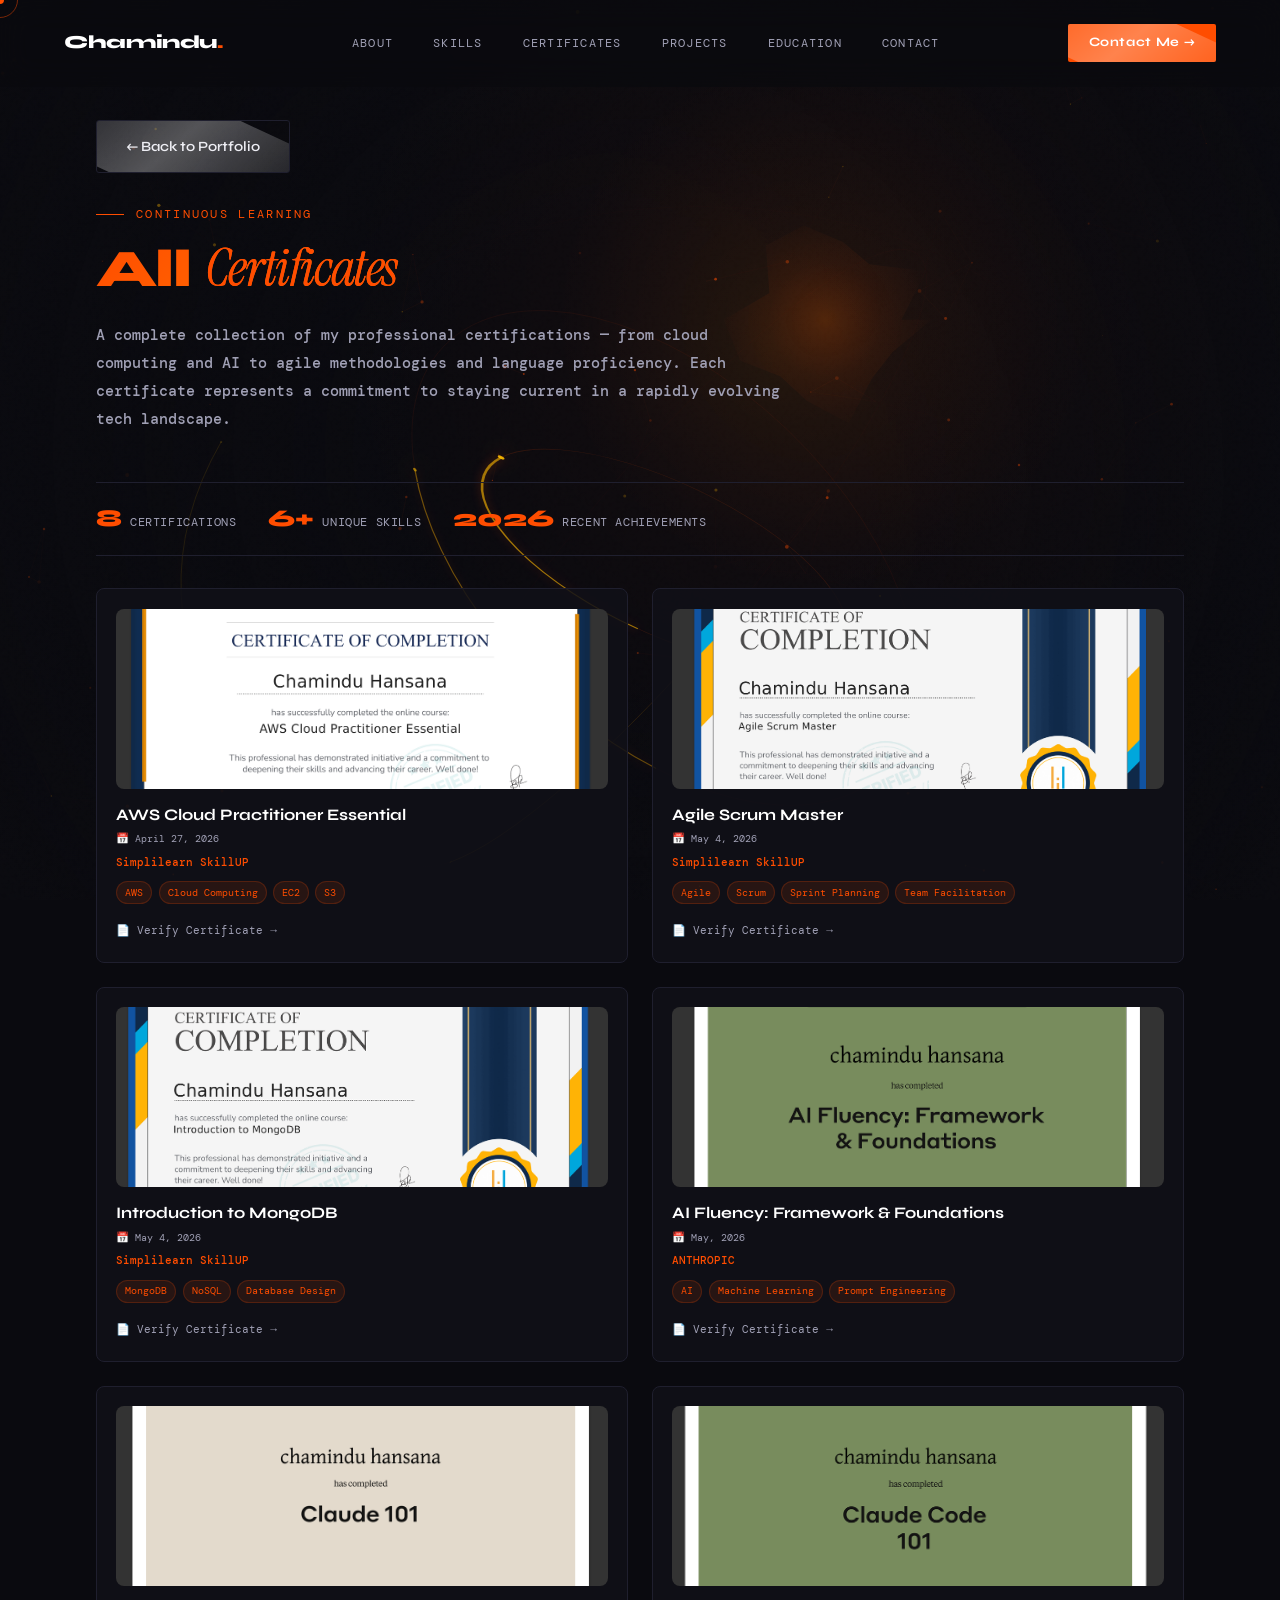
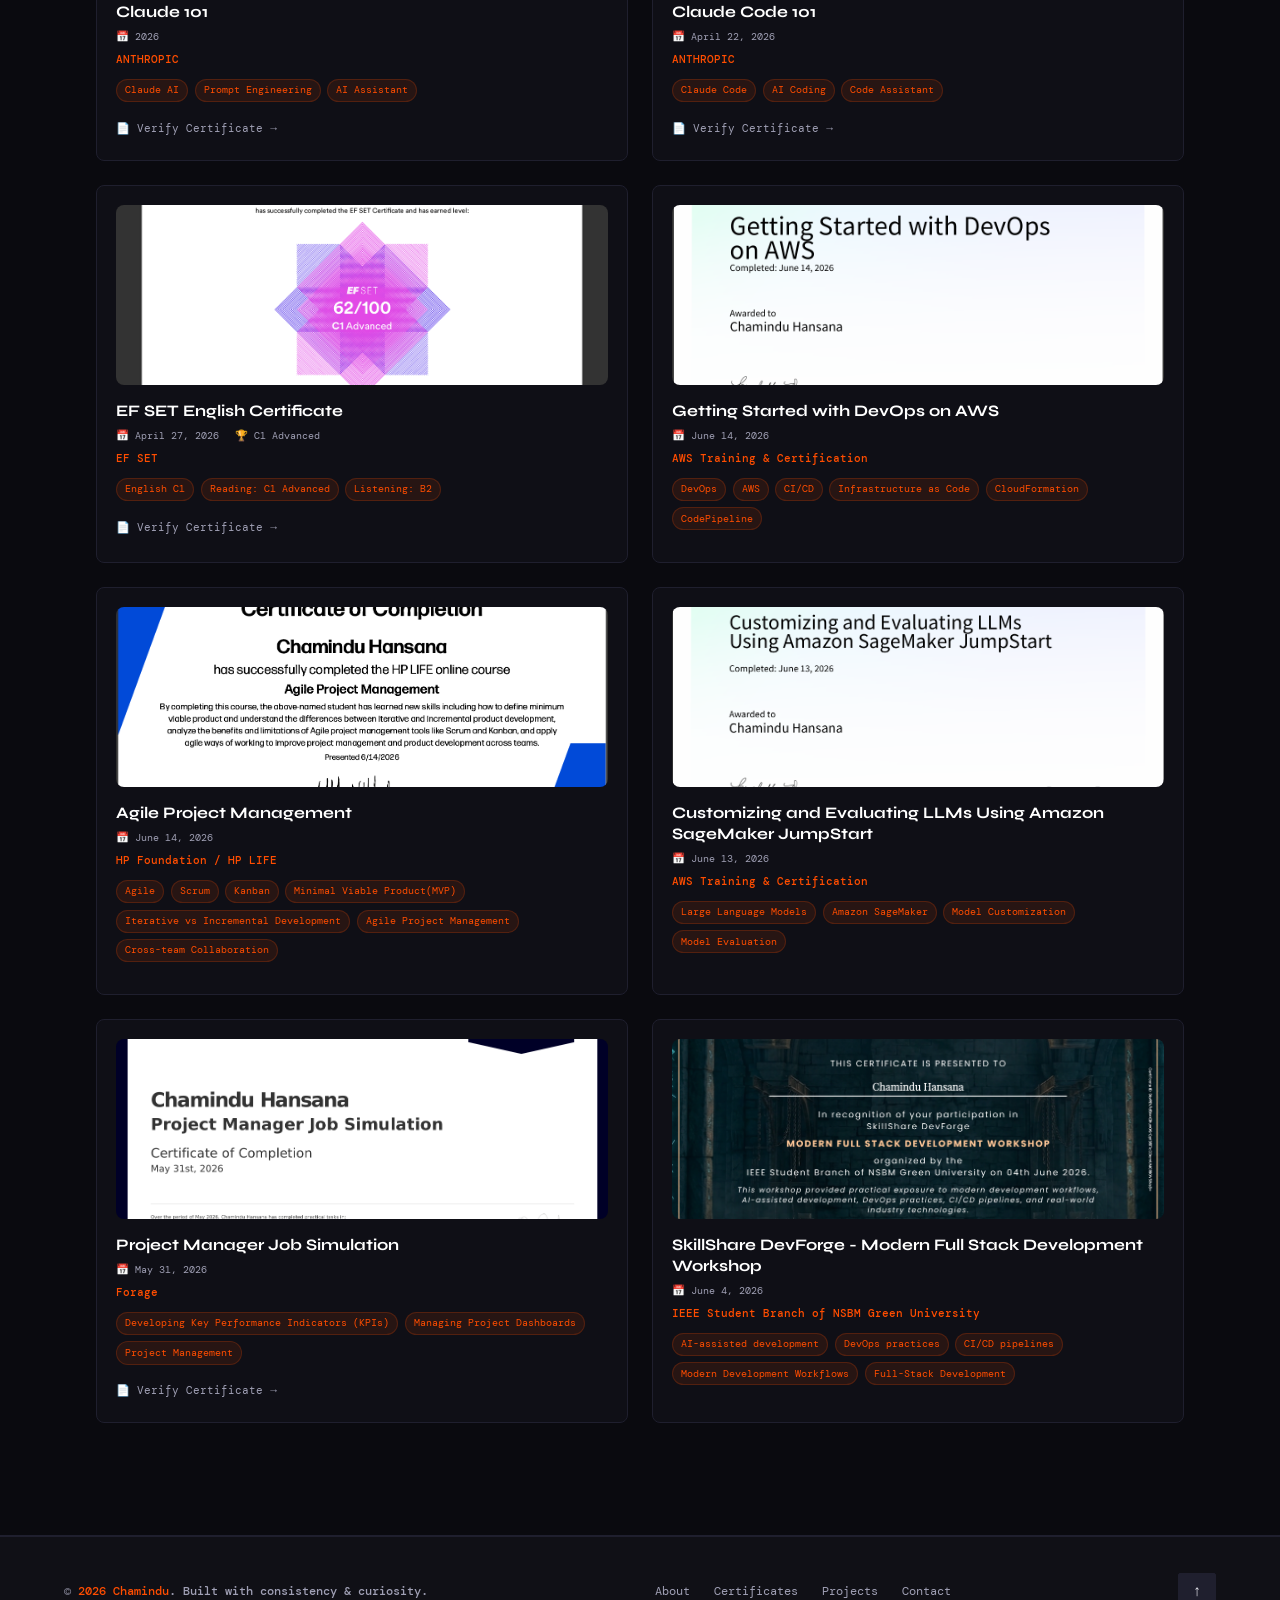
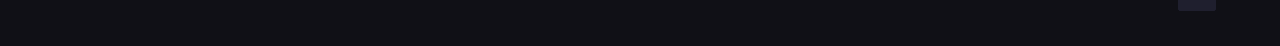
==== certificates.html @ 7c8fbbcd "feat: add certificates page, 5 new certs, reorder projects, expand skills" ====
<!DOCTYPE html>
<html lang="en">
<head>
  <meta charset="UTF-8" />
  <meta name="viewport" content="width=device-width, initial-scale=1.0" />
  <title>All Certificates — Chamindu | Full Stack Developer Portfolio</title>
  <meta name="description" content="Complete collection of certificates earned by Chamindu — Computer Science Undergraduate & Full Stack Developer" />
  <link rel="preconnect" href="https://fonts.googleapis.com" />
  <link rel="preconnect" href="https://fonts.gstatic.com" crossorigin />
  <link href="https://fonts.googleapis.com/css2?family=Syne:wght@400;600;700;800&family=DM+Mono:ital,wght@0,300;0,400;1,300&family=Instrument+Serif:ital@0;1&display=swap" rel="stylesheet" />
  <link rel="stylesheet" href="css/style.css" />
  <style>
    /* Additional styles specific to certificates page */
    .certificates-page {
      padding-top: 120px;
      min-height: 100vh;
    }
    
    .back-home {
      margin-bottom: 2rem;
    }
    
    .back-home .btn-secondary {
      display: inline-flex;
      align-items: center;
      gap: 0.5rem;
      background: transparent;
    }
    
    .back-home .btn-secondary:hover {
      transform: translateX(-4px);
    }
    
    .certificates-header-page {
      margin-bottom: 3rem;
    }
    
    .certificates-grid-full {
      display: grid;
      grid-template-columns: repeat(auto-fill, minmax(350px, 1fr));
      gap: 1.5rem;
      margin-top: 2rem;
    }
    
    /* Ensure certificate images fit well */
    .certificates-grid-full .cert-image {
      width: 100%;
      height: 180px;
      object-fit: cover;
      border-radius: 8px;
    }
    
    .page-stats {
      display: flex;
      gap: 2rem;
      margin: 1.5rem 0 0;
      padding: 1rem 0;
      border-top: 1px solid var(--border);
      border-bottom: 1px solid var(--border);
    }
    
    .page-stat {
      display: flex;
      align-items: baseline;
      gap: 0.5rem;
    }
    
    .page-stat-number {
      font-family: var(--font-display);
      font-weight: 800;
      font-size: 1.5rem;
      color: var(--accent);
    }
    
    .page-stat-label {
      font-size: 0.75rem;
      color: var(--muted);
      text-transform: uppercase;
      letter-spacing: 0.05em;
    }
    
    @media (max-width: 768px) {
      .certificates-page {
        padding-top: 100px;
      }
      
      .certificates-grid-full {
        grid-template-columns: 1fr;
        gap: 1rem;
      }
      
      .certificates-grid-full .cert-image {
        height: 160px;
      }
      
      .page-stats {
        flex-direction: column;
        gap: 0.75rem;
      }
    }
  </style>
</head>
<body>
<canvas id="bg-canvas"></canvas>
<div id="cur-dot"></div>
<div id="cur-ring"></div>

<!-- Navigation -->
<nav id="navbar">
  <a href="index.html" class="nav-logo">Chamindu<span>.</span></a>
  <ul class="nav-links">
    <li><a href="index.html#about">About</a></li>
    <li><a href="index.html#skills">Skills</a></li>
    <li><a href="certificates.html">Certificates</a></li>
    <li><a href="index.html#projects">Projects</a></li>
    <li><a href="index.html#education">Education</a></li>
    <li><a href="index.html#contact">Contact</a></li>
  </ul>
  <a href="index.html#contact" class="nav-cta">Contact Me &rarr;</a>
  <button class="hamburger" id="hamburger"><span></span><span></span><span></span></button>
</nav>

<!-- Mobile Menu -->
<div class="mob-menu" id="mobMenu">
  <button class="mob-close" id="mobClose">&#x2715;</button>
  <a href="index.html#about" onclick="closeMob()">About</a>
  <a href="index.html#skills" onclick="closeMob()">Skills</a>
  <a href="certificates.html" onclick="closeMob()">Certificates</a>
  <a href="index.html#projects" onclick="closeMob()">Projects</a>
  <a href="index.html#education" onclick="closeMob()">Education</a>
  <a href="index.html#contact" onclick="closeMob()">Contact</a>
</div>

<!-- Certificates Page Content -->
<section class="certificates-page">
  <div class="container" style="max-width: 1400px; margin: 0 auto; padding: 0 2rem;">
    
    <!-- Back Button -->
    <div class="back-home">
      <a href="index.html" class="btn-secondary">
        ← Back to Portfolio
      </a>
    </div>
    
    <!-- Header -->
    <div class="certificates-header-page">
      <div class="section-tag">Continuous Learning</div>
      <h1 class="section-title gradient-text">All <em>Certificates</em></h1>
      <p class="hero-sub" style="max-width: 700px; margin-top: 1rem;">
        A complete collection of my professional certifications — from cloud computing and AI to agile methodologies and language proficiency. 
        Each certificate represents a commitment to staying current in a rapidly evolving tech landscape.
      </p>
    </div>
    
    <!-- Stats -->
    <div class="page-stats">
      <div class="page-stat">
        <span class="page-stat-number">8</span>
        <span class="page-stat-label">Certifications</span>
      </div>
      <div class="page-stat">
        <span class="page-stat-number">6+</span>
        <span class="page-stat-label">Unique Skills</span>
      </div>
      <div class="page-stat">
        <span class="page-stat-number">2026</span>
        <span class="page-stat-label">Recent Achievements</span>
      </div>
    </div>
    
    <!-- Certificates Grid -->
    <div class="certificates-grid-full">
      
      <!-- Certificate 1: AWS Cloud Practitioner -->
      <div class="cert-card">
        <div class="cert-image">
          <img src="assets/certificates/aws.png" alt="AWS Cloud Practitioner Certificate">
        </div>
        <div class="cert-content">
          <h3 class="cert-title">AWS Cloud Practitioner Essential</h3>
          <div class="cert-meta">
            <span>📅 April 27, 2026</span>
          </div>
          <p class="cert-issuer">Simplilearn SkillUP</p>
          <div class="cert-skills">
            <span class="skill-pill">AWS</span>
            <span class="skill-pill">Cloud Computing</span>
            <span class="skill-pill">EC2</span>
            <span class="skill-pill">S3</span>
          </div>
          <a href="https://simpli-web.app.link/e/tmrtyAmgG2b" class="cert-link" target="_blank">📄 Verify Certificate →</a>
        </div>
      </div>
      
      <!-- Certificate 2: Agile Scrum Master -->
      <div class="cert-card">
        <div class="cert-image">
          <img src="assets/certificates/agile.png" alt="Agile Scrum Master Certificate">
        </div>
        <div class="cert-content">
          <h3 class="cert-title">Agile Scrum Master</h3>
          <div class="cert-meta">
            <span>📅 May 4, 2026</span>
          </div>
          <p class="cert-issuer">Simplilearn SkillUP</p>
          <div class="cert-skills">
            <span class="skill-pill">Agile</span>
            <span class="skill-pill">Scrum</span>
            <span class="skill-pill">Sprint Planning</span>
            <span class="skill-pill">Team Facilitation</span>
          </div>
          <a href="https://simpli-web.app.link/e/S9IOffbXR2b" class="cert-link" target="_blank">📄 Verify Certificate →</a>
        </div>
      </div>
      
      <!-- Certificate 3: Introduction to MongoDB -->
      <div class="cert-card">
        <div class="cert-image">
          <img src="assets/certificates/mongodb.png" alt="MongoDB Certificate">
        </div>
        <div class="cert-content">
          <h3 class="cert-title">Introduction to MongoDB</h3>
          <div class="cert-meta">
            <span>📅 May 4, 2026</span>
          </div>
          <p class="cert-issuer">Simplilearn SkillUP</p>
          <div class="cert-skills">
            <span class="skill-pill">MongoDB</span>
            <span class="skill-pill">NoSQL</span>
            <span class="skill-pill">Database Design</span>
          </div>
          <a href="https://simpli-web.app.link/e/MzaIFHeeR2b" class="cert-link" target="_blank">📄 Verify Certificate →</a>
        </div>
      </div>
      
      <!-- Certificate 4: AI Fluency -->
      <div class="cert-card">
        <div class="cert-image">
          <img src="assets/certificates/fluency.png" alt="AI Fluency Certificate">
        </div>
        <div class="cert-content">
          <h3 class="cert-title">AI Fluency: Framework & Foundations</h3>
          <div class="cert-meta">
            <span>📅 May, 2026</span>
          </div>
          <p class="cert-issuer">ANTHROPIC</p>
          <div class="cert-skills">
            <span class="skill-pill">AI</span>
            <span class="skill-pill">Machine Learning</span>
            <span class="skill-pill">Prompt Engineering</span>
          </div>
          <a href="https://verify.skilljar.com/c/vccd5xp68zpe" class="cert-link" target="_blank">📄 Verify Certificate →</a>
        </div>
      </div>
      
      <!-- Certificate 5: Claude 101 -->
      <div class="cert-card">
        <div class="cert-image">
          <img src="assets/certificates/101.png" alt="Claude 101 Certificate">
        </div>
        <div class="cert-content">
          <h3 class="cert-title">Claude 101</h3>
          <div class="cert-meta">
            <span>📅 2026</span>
          </div>
          <p class="cert-issuer">ANTHROPIC</p>
          <div class="cert-skills">
            <span class="skill-pill">Claude AI</span>
            <span class="skill-pill">Prompt Engineering</span>
            <span class="skill-pill">AI Assistant</span>
          </div>
          <a href="https://verify.skilljar.com/c/iv3fe95xz2sm" class="cert-link" target="_blank">📄 Verify Certificate →</a>
        </div>
      </div>
      
      <!-- Certificate 6: Claude Code 101 -->
      <div class="cert-card">
        <div class="cert-image">
          <img src="assets/certificates/code101.png" alt="Claude Code 101 Certificate">
        </div>
        <div class="cert-content">
          <h3 class="cert-title">Claude Code 101</h3>
          <div class="cert-meta">
            <span>📅 April 22, 2026</span>
          </div>
          <p class="cert-issuer">ANTHROPIC</p>
          <div class="cert-skills">
            <span class="skill-pill">Claude Code</span>
            <span class="skill-pill">AI Coding</span>
            <span class="skill-pill">Code Assistant</span>
          </div>
          <a href="https://verify.skilljar.com/c/gqeygquufsh2" class="cert-link" target="_blank">📄 Verify Certificate →</a>
        </div>
      </div>
      
      <!-- Certificate 7: EF SET English Certificate -->
      <div class="cert-card">
        <div class="cert-image">
          <img src="assets/certificates/efset.png" alt="EF SET English Certificate">
        </div>
        <div class="cert-content">
          <h3 class="cert-title">EF SET English Certificate</h3>
          <div class="cert-meta">
            <span>📅 April 27, 2026</span>
            <span>🏆 C1 Advanced</span>
          </div>
          <p class="cert-issuer">EF SET</p>
          <div class="cert-skills">
            <span class="skill-pill">English C1</span>
            <span class="skill-pill">Reading: C1 Advanced</span>
            <span class="skill-pill">Listening: B2</span>
          </div>
          <a href="https://cert.efset.org/V6JepZ" class="cert-link" target="_blank">📄 Verify Certificate →</a>
        </div>
      </div>
      
      <!-- Certificate 8: Getting Started with DevOps on AWS -->
      <div class="cert-card">
        <div class="cert-image">
          <img src="assets/certificates/devops.png" alt="Getting Started with DevOps on AWS">
        </div>
        <div class="cert-content">
          <h3 class="cert-title">Getting Started with DevOps on AWS</h3>
          <div class="cert-meta">
            <span>📅 June 14, 2026</span>
          </div>
          <p class="cert-issuer">AWS Training & Certification</p>
          <div class="cert-skills">
            <span class="skill-pill">DevOps</span>
            <span class="skill-pill">AWS</span>
            <span class="skill-pill">CI/CD</span>
            <span class="skill-pill">Infrastructure as Code</span>
            <span class="skill-pill">CloudFormation</span>
            <span class="skill-pill">CodePipeline</span>
          </div>
        </div>
      </div>

      <!-- Certificate 9: Agile Project Management -->
      <div class="cert-card">
        <div class="cert-image">
          <img src="assets/certificates/hpagile.png" alt="Agile Project Management">
        </div>
        <div class="cert-content">
          <h3 class="cert-title">Agile Project Management</h3>
          <div class="cert-meta">
            <span>📅 June 14, 2026</span>
          </div>
          <p class="cert-issuer">HP Foundation / HP LIFE</p>
          <div class="cert-skills">
            <span class="skill-pill">Agile</span>
            <span class="skill-pill">Scrum</span>
            <span class="skill-pill">Kanban</span>
            <span class="skill-pill">Minimal Viable Product(MVP)</span>
            <span class="skill-pill">Iterative vs Incremental Development</span>
            <span class="skill-pill">Agile Project Management</span>
            <span class="skill-pill">Cross-team Collaboration</span>
          </div>
        </div>
      </div>

      <!-- Certificate 10: Customizing and Evaluating LLMs Using Amazon SageMaker JumpStart -->
      <div class="cert-card">
        <div class="cert-image">
          <img src="assets/certificates/llms.png" alt="Customizing and Evaluating LLMs Using Amazon SageMaker JumpStart">
        </div>
        <div class="cert-content">
          <h3 class="cert-title">Customizing and Evaluating LLMs Using Amazon SageMaker JumpStart</h3>
          <div class="cert-meta">
            <span>📅 June 13, 2026</span>
          </div>
          <p class="cert-issuer">AWS Training & Certification</p>
          <div class="cert-skills">
            <span class="skill-pill">Large Language Models</span>
            <span class="skill-pill">Amazon SageMaker</span>
            <span class="skill-pill">Model Customization</span>
            <span class="skill-pill">Model Evaluation</span>
          </div>
        </div>
      </div>

      <!-- Certificate 11: Project Manager Job Simulation -->
      <div class="cert-card">
        <div class="cert-image">
          <img src="assets/certificates/foragePM.png" alt="Project Manager Job Simulation">
        </div>
        <div class="cert-content">
          <h3 class="cert-title">Project Manager Job Simulation</h3>
          <div class="cert-meta">
            <span>📅 May 31, 2026</span>
          </div>
          <p class="cert-issuer">Forage</p>
          <div class="cert-skills">
            <span class="skill-pill">Developing Key Performance Indicators (KPIs)</span>
            <span class="skill-pill">Managing Project Dashboards</span>
            <span class="skill-pill">Project Management</span>
          </div>
          <a href="https://www.theforage.com/completion-certificates/YtWaumzWHmKiqP63y/zSefEeEKvojiQqiaH_YtWaumzWHmKiqP63y_6a1bb74b79c3c46991b3d824_1780252218499_completion_certificate.pdf" class="cert-link" target="_blank">📄 Verify Certificate →</a>
        </div>
      </div>

      <!-- Certificate 12: SkillShare DevForge – Modern Full Stack Development Workshop -->
      <div class="cert-card">
        <div class="cert-image">
          <img src="assets/certificates/devforge.png" alt="SkillShare DevForge - Modern Full Stack Development Workshop">
        </div>
        <div class="cert-content">
          <h3 class="cert-title">SkillShare DevForge - Modern Full Stack Development Workshop</h3>
          <div class="cert-meta">
            <span>📅 June 4, 2026</span>
          </div>
          <p class="cert-issuer"> IEEE Student Branch of NSBM Green University</p>
          <div class="cert-skills">
            <span class="skill-pill">AI-assisted development</span>
            <span class="skill-pill">DevOps practices</span>
            <span class="skill-pill">CI/CD pipelines</span>
            <span class="skill-pill">Modern Development Workflows</span>
            <span class="skill-pill">Full-Stack Development</span>
          </div>
        </div>
      </div>
 
    </div>
  </div>
</section>

<!-- Footer -->
<footer>
  <p class="footer-copy">&copy; <span id="currentYear"></span> <span>Chamindu</span>. Built with consistency &amp; curiosity.</p>
  <div class="footer-links">
    <a href="index.html#about">About</a>
    <a href="certificates.html">Certificates</a>
    <a href="index.html#projects">Projects</a>
    <a href="index.html#contact">Contact</a>
  </div>
  <a href="#" class="back-top" onclick="window.scrollTo({top:0,behavior:'smooth'}); return false;">&uarr;</a>
</footer>

<script src="js/canvas.js"></script>
<script src="js/main.js"></script>
<script>
  document.getElementById('currentYear').textContent = new Date().getFullYear();
  
  const hamburger = document.getElementById('hamburger');
  const mobMenu = document.getElementById('mobMenu');
  const mobClose = document.getElementById('mobClose');
  
  if (hamburger && mobMenu && mobClose) {
    hamburger.onclick = () => mobMenu.classList.add('open');
    mobClose.onclick = () => mobMenu.classList.remove('open');
  }
  
  window.closeMob = function() {
    if (mobMenu) mobMenu.classList.remove('open');
  };
</script>
</body>
</html>
---- css/style.css ----
*, *::before, *::after { box-sizing: border-box; margin: 0; padding: 0; }

:root {
  --bg: #0a0a0f;
  --surface: #111118;
  --border: #1f1f2e;
  --accent: #ff4d00;
  --accent2: #ffb800;
  --text: #e8e8f0;
  --muted: #a0a0b5;
  --white: #ffffff;
  --font-display: 'Syne', sans-serif;
  --font-body: 'DM Mono', monospace;
  --font-serif: 'Instrument Serif', serif;
  --ease: cubic-bezier(0.16, 1, 0.3, 1);
  --tr: 0.4s cubic-bezier(0.16, 1, 0.3, 1);
}

/* Selection color */
::selection { background: var(--accent); color: var(--white); }
::-moz-selection { background: var(--accent); color: var(--white); }

html { scroll-behavior: smooth; }

body {
  background: var(--bg);
  color: var(--text);
  font-family: var(--font-body);
  font-size: .95rem;
  line-height: 1.7;
  overflow-x: hidden;
  cursor: none;
  font-weight: 400;
}

p { font-weight: 450; color: var(--text); }

/* Hide custom cursor on form inputs */
input, textarea, button, a { cursor: auto; }
@media (pointer: fine) { input, textarea, button, a { cursor: pointer; } }

#bg-canvas {
  position: fixed;
  inset: 0;
  z-index: 0;
  pointer-events: none;
}

body::before {
  content: '';
  position: fixed;
  inset: 0;
  z-index: 1;
  pointer-events: none;
  background-image: url("data:image/svg+xml,%3Csvg viewBox='0 0 256 256' xmlns='http://www.w3.org/2000/svg'%3E%3Cfilter id='n'%3E%3CfeTurbulence type='fractalNoise' baseFrequency='0.9' numOctaves='4' stitchTiles='stitch'/%3E%3C/filter%3E%3Crect width='100%25' height='100%25' filter='url(%23n)' opacity='0.04'/%3E%3C/svg%3E");
  opacity: .4;
}

#cur-dot, #cur-ring {
  position: fixed;
  top: 0;
  left: 0;
  border-radius: 50%;
  pointer-events: none;
  z-index: 9999;
  transform: translate(-50%, -50%);
}
#cur-dot { width: 8px; height: 8px; background: var(--accent); }
#cur-ring {
  width: 36px;
  height: 36px;
  border: 1.5px solid rgba(255,77,0,.45);
  transition: width .35s var(--ease), height .35s var(--ease), border-color .3s;
}
body:has(a:hover) #cur-ring, body:has(button:hover) #cur-ring {
  width: 58px;
  height: 58px;
  border-color: var(--accent);
}

::-webkit-scrollbar { width: 6px; }
::-webkit-scrollbar-track { background: var(--bg); }
::-webkit-scrollbar-thumb { background: var(--accent); border-radius: 3px; }

/* ========== NAVBAR ========== */
nav {
  position: fixed;
  top: 0;
  left: 0;
  right: 0;
  z-index: 100;
  display: flex;
  align-items: center;
  justify-content: space-between;
  padding: 1.5rem 4rem;
  backdrop-filter: blur(16px);
  background: rgba(10,10,15,.72);
  border-bottom: 1px solid transparent;
  transition: border-color .4s, padding .4s;
}
nav.scrolled { border-color: var(--border); padding: 1rem 4rem; }

.nav-logo {
  font-family: var(--font-display);
  font-weight: 800;
  font-size: 1.15rem;
  color: var(--white);
  text-decoration: none;
  letter-spacing: -.02em;
}
.nav-logo span { color: var(--accent); }

.nav-links { display: flex; gap: 2.5rem; list-style: none; }
.nav-links a {
  color: var(--muted);
  text-decoration: none;
  font-size: .78rem;
  letter-spacing: .1em;
  text-transform: uppercase;
  position: relative;
  transition: color .3s;
}
.nav-links a::after {
  content: '';
  position: absolute;
  left: 0;
  bottom: -4px;
  width: 0;
  height: 1px;
  background: var(--accent);
  transition: width .3s var(--ease);
}
.nav-links a:hover { color: var(--white); }
.nav-links a:hover::after { width: 100%; }

.nav-cta {
  background: var(--accent);
  color: var(--white);
  padding: .5rem 1.3rem;
  border-radius: 2px;
  text-decoration: none;
  font-family: var(--font-display);
  font-size: .8rem;
  font-weight: 700;
  letter-spacing: .05em;
  transition: background .3s, transform .2s;
  position: relative;
  overflow: hidden;
}
.nav-cta:hover {
  background: #ff6620;
  transform: translateY(-1px);
}
.nav-cta::after {
  content: '';
  position: absolute;
  top: -50%;
  left: -60%;
  width: 200%;
  height: 200%;
  background: linear-gradient(115deg, rgba(255,255,255,0) 10%, rgba(255,255,255,0.3) 50%, rgba(255,255,255,0) 90%);
  transform: rotate(25deg);
  transition: left 0.5s ease;
  pointer-events: none;
}
.nav-cta:hover::after { left: 60%; }

.hamburger {
  display: none;
  flex-direction: column;
  gap: 5px;
  cursor: pointer;
  background: none;
  border: none;
}
.hamburger span {
  display: block;
  width: 24px;
  height: 2px;
  background: var(--text);
  transition: .3s;
}

.mob-menu {
  display: none;
  position: fixed;
  inset: 0;
  z-index: 99;
  background: rgba(10,10,15,.97);
  backdrop-filter: blur(20px);
  flex-direction: column;
  align-items: center;
  justify-content: center;
  gap: 2.5rem;
}
.mob-menu.open { display: flex; }
.mob-menu a {
  font-family: var(--font-display);
  font-weight: 800;
  font-size: 2.2rem;
  color: var(--white);
  text-decoration: none;
  letter-spacing: -.04em;
  transition: color .2s;
}
.mob-menu a:hover { color: var(--accent); }
.mob-close {
  position: absolute;
  top: 2rem;
  right: 2rem;
  background: none;
  border: none;
  color: var(--text);
  font-size: 1.5rem;
  cursor: pointer;
  min-width: 48px;
  min-height: 48px;
  display: flex;
  align-items: center;
  justify-content: center;
}

/* ========== GENERAL SECTIONS ========== */
section { padding: 7rem 4rem; position: relative; z-index: 2; }

.section-tag {
  font-size: .72rem;
  letter-spacing: .2em;
  text-transform: uppercase;
  color: var(--accent);
  margin-bottom: 1rem;
  display: flex;
  align-items: center;
  gap: .75rem;
}
.section-tag::before {
  content: '';
  flex: none;
  width: 28px;
  height: 1px;
  background: var(--accent);
}

.section-title {
  font-family: var(--font-display);
  font-weight: 800;
  font-size: clamp(2rem,5vw,3.3rem);
  line-height: 1.05;
  letter-spacing: -.03em;
  color: var(--white);
  margin-bottom: 1.5rem;
}
.section-title em {
  font-style: italic;
  font-family: var(--font-serif);
  color: var(--accent);
  font-weight: 400;
}

.divider {
  width: 100%;
  height: 1px;
  background: linear-gradient(90deg, transparent, var(--accent), var(--accent2), var(--accent), transparent);
  position: relative;
  z-index: 2;
}

/* ========== HERO ========== */
#hero {
  min-height: 100vh;
  display: flex;
  flex-direction: column;
  justify-content: center;
  padding: 0 4rem;
  padding-top: 100px;
  position: relative;
  overflow: hidden;
  z-index: 2;
}
.hero-bg-text {
  position: absolute;
  right: -1rem;
  top: 50%;
  transform: translateY(-50%);
  font-family: var(--font-display);
  font-weight: 800;
  font-size: clamp(7rem,17vw,19rem);
  color: transparent;
  -webkit-text-stroke: 1px rgba(255,77,0,0.08);
  line-height: 1;
  pointer-events: none;
  user-select: none;
  animation: floatBg 9s ease-in-out infinite;
  transition: transform 0.1s ease-out;
}
@keyframes floatBg {
  0%,100% { transform: translateY(-50%); }
  50% { transform: translateY(-52%) translateX(-12px); }
}
.hero-tag {
  display: inline-flex;
  align-items: center;
  gap: .5rem;
  background: rgba(255,77,0,.1);
  border: 1px solid rgba(255,77,0,.3);
  color: var(--accent);
  padding: .4rem 1rem;
  border-radius: 100px;
  font-size: .73rem;
  letter-spacing: .12em;
  text-transform: uppercase;
  margin-bottom: 2rem;
  width: fit-content;
  animation: fadeUp .8s var(--ease) both;
}
.hero-tag::before {
  content: '';
  width: 6px;
  height: 6px;
  border-radius: 50%;
  background: var(--accent);
  animation: blink 1.5s infinite;
}
@keyframes blink { 0%,100% { opacity:1; } 50% { opacity:.25; } }
.hero-name {
  font-family: var(--font-display);
  font-weight: 800;
  font-size: clamp(3.2rem,8vw,7rem);
  line-height: .93;
  letter-spacing: -.04em;
  color: var(--white);
  animation: fadeUp .8s .15s var(--ease) both;
}
.hero-name em {
  font-style: italic;
  font-family: var(--font-serif);
  color: var(--accent);
  font-weight: 400;
}
.hero-sub {
  margin-top: 1.5rem;
  max-width: 500px;
  color: var(--muted);
  font-size: .95rem;
  line-height: 1.85;
  animation: fadeUp .8s .3s var(--ease) both;
}
.hero-actions {
  display: flex;
  gap: 1rem;
  margin-top: 2.5rem;
  flex-wrap: wrap;
  animation: fadeUp .8s .45s var(--ease) both;
}
.hero-stats {
  display: flex;
  gap: 3rem;
  margin-top: 4rem;
  flex-wrap: wrap;
  animation: fadeUp .8s .6s var(--ease) both;
}
.stat-num {
  font-family: var(--font-display);
  font-weight: 800;
  font-size: 2rem;
  color: var(--white);
  text-shadow: 0 0 10px rgba(255,77,0,0.3);
}
.stat-num span { color: var(--accent); }
.stat-label {
  color: var(--muted);
  font-size: .72rem;
  text-transform: uppercase;
  letter-spacing: .1em;
}
.hero-scroll {
  position: absolute;
  bottom: 2.5rem;
  left: 50%;
  transform: translateX(-50%);
  display: flex;
  flex-direction: column;
  align-items: center;
  gap: .5rem;
  color: var(--muted);
  font-size: .68rem;
  letter-spacing: .15em;
  text-transform: uppercase;
  animation: fadeUp 1s .9s var(--ease) both;
  z-index: 3;
}
.scroll-line {
  width: 1px;
  height: 50px;
  background: linear-gradient(to bottom, var(--accent), transparent);
  animation: scrollDrop 1.6s ease-in-out infinite;
}
@keyframes scrollDrop {
  0% { transform: scaleY(0); transform-origin: top; }
  50% { transform: scaleY(1); transform-origin: top; }
  50.01% { transform-origin: bottom; }
  100% { transform: scaleY(0); transform-origin: bottom; }
}

/* ========== BUTTONS ========== */
.btn-primary, .btn-secondary, .btn-submit, .nav-cta {
  position: relative;
  overflow: hidden;
}
.btn-primary::after, .btn-secondary::after, .btn-submit::after, .nav-cta::after {
  content: '';
  position: absolute;
  top: -50%;
  left: -60%;
  width: 200%;
  height: 200%;
  background: linear-gradient(115deg, rgba(255,255,255,0) 10%, rgba(255,255,255,0.3) 50%, rgba(255,255,255,0) 90%);
  transform: rotate(25deg);
  transition: left 0.5s ease;
  pointer-events: none;
}
.btn-primary:hover::after, .btn-secondary:hover::after, .btn-submit:hover::after, .nav-cta:hover::after {
  left: 60%;
}

.btn-primary {
  background: var(--accent);
  color: var(--white);
  padding: .85rem 1.8rem;
  border-radius: 3px;
  text-decoration: none;
  font-family: var(--font-display);
  font-weight: 700;
  font-size: .88rem;
  display: inline-flex;
  align-items: center;
  gap: .5rem;
  transition: var(--tr);
  box-shadow: 0 0 15px rgba(255,77,0,0.3);
}
.btn-primary::before {
  content: '';
  position: absolute;
  inset: 0;
  background: rgba(255,255,255,.15);
  transform: translateX(-101%);
  transition: transform .4s var(--ease);
}
.btn-primary:hover::before { transform: translateX(0); }
.btn-primary:hover {
  transform: translateY(-2px);
  box-shadow: 0 14px 40px rgba(255,77,0,.45);
}
.btn-secondary {
  border: 1px solid var(--border);
  color: var(--text);
  padding: .85rem 1.8rem;
  border-radius: 3px;
  text-decoration: none;
  font-family: var(--font-display);
  font-weight: 600;
  font-size: .88rem;
  display: inline-flex;
  align-items: center;
  gap: .5rem;
  transition: var(--tr);
}
.btn-secondary:hover {
  border-color: var(--accent);
  color: var(--accent);
  transform: translateY(-2px);
}
.btn-submit {
  background: var(--accent);
  color: white;
  border: none;
  padding: .9rem 1.8rem;
  border-radius: 3px;
  cursor: pointer;
  font-family: var(--font-display);
  font-weight: 700;
  font-size: .88rem;
  display: flex;
  align-items: center;
  gap: .5rem;
  transition: var(--tr);
  align-self: center;
}
.btn-submit:hover {
  background: #ff6620;
  transform: translateY(-2px);
  box-shadow: 0 10px 30px rgba(255,77,0,.3);
}

/* ========== ABOUT ========== */
#about { background: rgba(17,17,24,.82); backdrop-filter: blur(4px); }
.about-grid {
  display: grid;
  grid-template-columns: 1fr 1.2fr;
  gap: 6rem;
  align-items: center;
  margin-top: 3rem;
}
.about-image-wrap {
  position: relative;
  max-width: 400px;
  margin-left: 80px;
}
.about-image-frame {
  width: 100%;
  aspect-ratio: 1/1;
  background: var(--border);
  border-radius: 4px;
  overflow: visible;
  border: 1px solid var(--border);
  display: flex;
  align-items: center;
  justify-content: center;
  flex-direction: column;
  gap: 1rem;
  padding: 0;
}
.about-accent-box {
  position: absolute;
  bottom: -1rem;
  right: -1rem;
  background: var(--accent);
  padding: 1rem 1.2rem;
  border-radius: 3px;
  z-index: 10;
}
.about-accent-box p { font-family: var(--font-display); font-weight: 800; font-size: 1.3rem; color: white; line-height: 1; }
.about-accent-box span { font-size: .65rem; color: rgba(255,255,255,.7); text-transform: uppercase; letter-spacing: .1em; }
.about-text p { color: var(--muted); margin-bottom: 1.2rem; line-height: 1.9; }
.about-text p strong { color: var(--text); font-family: var(--font-display); }
.about-highlights {
  display: grid;
  grid-template-columns: 1fr 1fr;
  gap: 1rem;
  margin-top: 2rem;
}
.highlight-item {
  border: 1px solid var(--border);
  border-radius: 3px;
  padding: 1rem 1.1rem;
  transition: border-color .3s, transform .3s;
  background: rgba(10,10,15,.5);
}
.highlight-item:hover {
  border-color: var(--accent);
  transform: translateY(-3px);
}
.highlight-item .icon { font-size: 1.2rem; margin-bottom: .35rem; }
.highlight-item h4 { font-family: var(--font-display); font-size: .83rem; color: var(--white); font-weight: 700; }
.highlight-item p { font-size: .73rem; color: var(--muted); margin: 0; }

/* ========== SKILLS ========== */
#skills { background: transparent; }
.skills-grid {
  display: grid;
  grid-template-columns: repeat(4,1fr);
  gap: 2px;
  margin-top: 3rem;
  border: 1px solid var(--border);
  border-radius: 4px;
  overflow: hidden;
  background: var(--border);
}
.skill-category {
  background: rgba(17,17,24,.9);
  padding: 1.8rem 1.5rem;
  position: relative;
  overflow: hidden;
  transition: background .3s;
}
.skill-category::before {
  content: '';
  position: absolute;
  bottom: 0;
  left: 0;
  width: 0;
  height: 2px;
  background: var(--accent);
  transition: width .5s var(--ease);
}
.skill-category:hover::before { width: 100%; }
.skill-category:hover { background: rgba(255,77,0,.06); }
.skill-cat-title {
  font-family: var(--font-display);
  font-weight: 700;
  font-size: .75rem;
  letter-spacing: .12em;
  text-transform: uppercase;
  color: var(--accent);
  margin-bottom: 1.2rem;
}
.skill-tags { display: flex; flex-wrap: wrap; gap: .5rem; }
.skill-tag {
  background: rgba(31,31,46,.95);
  color: var(--text);
  padding: .3rem .8rem;
  border-radius: 2px;
  font-size: .74rem;
  transition: background .2s, color .2s, transform .2s;
  cursor: default;
}
.skill-tag:hover {
  background: var(--accent);
  color: white;
  transform: scale(1.06);
}
.skills-bars { margin-top: 3.5rem; }
.skills-bars h3 {
  font-family: var(--font-display);
  font-weight: 700;
  font-size: 1rem;
  color: var(--white);
  margin-bottom: 2rem;
  position: relative;
  display: inline-block;
}
.skills-bars h3::after {
  content: '';
  position: absolute;
  bottom: -5px;
  left: 0;
  width: 40px;
  height: 2px;
  background: var(--accent);
}
.skill-bar-item { margin-bottom: 1.3rem; }
.skill-bar-header {
  display: flex;
  justify-content: space-between;
  margin-bottom: .45rem;
}
.skill-bar-name { font-size: .8rem; color: var(--text); }
.skill-bar-pct {
  font-family: var(--font-display);
  font-weight: 700;
  font-size: .8rem;
  color: var(--accent);
}
.skill-bar-track {
  height: 4px;
  background: var(--border);
  border-radius: 2px;
  overflow: hidden;
}
.skill-bar-fill {
  height: 100%;
  background: linear-gradient(90deg, var(--accent), var(--accent2));
  border-radius: 2px;
  width: 0;
  transition: width 1.3s var(--ease);
}

/* ========== PROJECTS ========== */
#projects { background: rgba(17,17,24,.82); backdrop-filter: blur(4px); }
.projects-header {
  display: flex;
  justify-content: space-between;
  align-items: flex-end;
  margin-bottom: 3rem;
  flex-wrap: wrap;
  gap: 1rem;
}
.projects-header-buttons {
  display: flex;
  gap: 1rem;
  align-items: center;
  flex-wrap: wrap;
}
.projects-grid {
  display: grid;
  grid-template-columns: repeat(2,1fr);
  gap: 1.5px;
  background: var(--border);
  border: 1px solid var(--border);
  border-radius: 4px;
  overflow: hidden;
}
.project-card {
  background: rgba(17,17,24,.92);
  padding: 2rem;
  position: relative;
  overflow: hidden;
  display: flex;
  flex-direction: column;
  gap: .9rem;
  transition: transform 0.25s cubic-bezier(0.2,0.9,0.4,1.1), box-shadow 0.3s ease, background 0.3s;
}
.project-card::after {
  content: '';
  position: absolute;
  top: 0;
  left: 0;
  width: 3px;
  height: 0;
  background: var(--accent);
  transition: height .4s var(--ease);
}
.project-card:hover::after { height: 100%; }
.project-card:hover {
  background: rgba(255,77,0,.05);
  transform: translateY(-4px);
  box-shadow: 0 15px 30px -12px rgba(0,0,0,0.5);
}
.project-card.featured {
  border: 1px solid rgba(255,77,0,0.3);
  box-shadow: 0 0 20px rgba(255,77,0,0.15);
  background: rgba(255,77,0,0.03);
}
.project-card.featured .project-num { color: var(--accent2); }
.project-image {
  width: 100%;
  height: 250px;
  overflow: hidden;
  border-radius: 4px;
  margin: 0.5rem 0;
  background: var(--border);
}
.project-image img {
  width: 100%;
  height: 100%;
  object-fit: cover;
  transition: transform 0.4s var(--ease);
}
.project-card:hover .project-image img { transform: scale(1.05); }
.project-meta {
  display: flex;
  gap: 1rem;
  font-size: 0.7rem;
  color: var(--muted);
  margin-top: 0.25rem;
}
.project-num {
  font-family: var(--font-display);
  font-size: .7rem;
  color: var(--accent);
  letter-spacing: .15em;
  font-weight: 700;
}
.project-name {
  font-family: var(--font-display);
  font-weight: 800;
  font-size: 1.25rem;
  color: var(--white);
  letter-spacing: -.02em;
  line-height: 1.2;
}
.project-desc {
  color: var(--muted);
  font-size: .84rem;
  line-height: 1.7;
  flex: 1;
}
.project-tech { display: flex; flex-wrap: wrap; gap: .4rem; }
.tech-pill {
  background: rgba(255,77,0,.08);
  border: 1px solid rgba(255,77,0,.2);
  color: var(--accent);
  padding: .22rem .7rem;
  border-radius: 100px;
  font-size: .7rem;
}
.project-links { display: flex; gap: 1rem; margin-top: .3rem; }
.project-link {
  color: var(--muted);
  text-decoration: none;
  font-size: .76rem;
  display: inline-flex;
  align-items: center;
  gap: .35rem;
  transition: color .2s;
  position: relative;
}
.project-link::after {
  content: '';
  position: absolute;
  bottom: -2px;
  left: 0;
  width: 0;
  height: 1px;
  background: var(--accent);
  transition: width 0.2s ease;
}
.project-link:hover { color: var(--accent); }
.project-link:hover::after { width: 100%; }

/* ========== EDUCATION ========== */
#education { background: transparent; }
.edu-grid {
  display: grid;
  grid-template-columns: 1fr 1fr;
  gap: 2rem;
  margin-top: 3rem;
}
.edu-card {
  border: 1px solid var(--border);
  border-radius: 4px;
  padding: 2rem;
  position: relative;
  overflow: hidden;
  transition: border-color .3s, transform .3s;
  background: rgba(17,17,24,.85);
  min-height: 100%;
}
.edu-card::before {
  content: '';
  position: absolute;
  top: 0;
  left: 0;
  right: 0;
  height: 3px;
  background: linear-gradient(90deg, var(--accent), var(--accent2));
  transform: scaleX(0);
  transform-origin: left;
  transition: transform .4s var(--ease);
}
.edu-card:hover::before { transform: scaleX(1); }
.edu-card:hover {
  border-color: rgba(255,77,0,.3);
  transform: translateY(-4px);
}
.edu-badge {
  display: inline-block;
  background: rgba(255,77,0,.15);
  border: 1px solid rgba(255,77,0,.3);
  color: var(--accent);
  padding: .25rem .8rem;
  border-radius: 2px;
  font-size: .7rem;
  letter-spacing: .1em;
  text-transform: uppercase;
  margin-bottom: 1.2rem;
}
.edu-degree {
  font-family: var(--font-display);
  font-weight: 800;
  font-size: 1.1rem;
  color: var(--white);
  margin-bottom: .3rem;
}
.edu-school { color: var(--muted); font-size: .83rem; margin-bottom: 1rem; }
.edu-desc { color: var(--muted); font-size: .82rem; line-height: 1.8; }
.learning-list { list-style: none; margin-top: .75rem; display: flex; flex-direction: column; gap: .4rem; }
.learning-list li { font-size: .8rem; color: var(--muted); display: flex; align-items: center; gap: .5rem; }
.learning-list li::before { content: '→'; color: var(--accent); flex-shrink: 0; }

/* ========== CONTACT ========== */
#contact { background: rgba(17,17,24,.82); backdrop-filter: blur(4px); }
.contact-grid {
  display: grid;
  grid-template-columns: 1fr 1.2fr;
  gap: 6rem;
  margin-top: 3rem;
  align-items: start;
}
.contact-info h3 {
  font-family: var(--font-display);
  font-weight: 800;
  font-size: 1.7rem;
  letter-spacing: -.03em;
  color: var(--white);
  margin-bottom: 1rem;
  line-height: 1.15;
}
.contact-info p { color: var(--muted); line-height: 1.9; margin-bottom: 2rem; }
.contact-links { display: flex; flex-direction: column; gap: 1rem; }
.contact-link-item {
  display: flex;
  align-items: center;
  gap: 1rem;
  padding: .9rem 1.1rem;
  border: 1px solid var(--border);
  border-radius: 3px;
  text-decoration: none;
  color: var(--text);
  transition: border-color .3s, transform .3s, background .3s;
  background: rgba(10,10,15,.5);
}
.contact-link-item:hover {
  border-color: var(--accent);
  transform: translateX(6px);
  background: rgba(255,77,0,.05);
}
.link-icon {
  width: 34px;
  height: 34px;
  background: var(--border);
  border-radius: 2px;
  display: flex;
  align-items: center;
  justify-content: center;
  font-size: .95rem;
  flex-shrink: 0;
}
.link-label { font-family: var(--font-display); font-weight: 700; color: var(--white); font-size: .83rem; }
.link-val { font-size: .76rem; color: var(--muted); }

.contact-form { display: flex; flex-direction: column; gap: 1.1rem; }
.form-group { display: flex; flex-direction: column; gap: .4rem; }
.form-group label {
  font-size: .7rem;
  text-transform: uppercase;
  letter-spacing: .12em;
  color: var(--muted);
}
.form-group input, .form-group textarea {
  background: rgba(10,10,15,.8);
  border: 1px solid var(--border);
  color: var(--text);
  padding: .8rem 1rem;
  border-radius: 3px;
  font-family: var(--font-body);
  font-size: .88rem;
  transition: border-color .3s, box-shadow .3s;
  outline: none;
  resize: vertical;
}
.form-group input:focus, .form-group textarea:focus {
  border-color: var(--accent);
  box-shadow: 0 0 0 3px rgba(255,77,0,.1);
}
.form-group textarea { min-height: 130px; }
.form-row { display: grid; grid-template-columns: 1fr 1fr; gap: 1rem; }
#form-ok { display: none; margin-top: .4rem; font-size: .78rem; color: var(--accent); text-align: center; }

/* ========== FOOTER ========== */
footer {
  border-top: 2px solid var(--border);
  padding: 2.2rem 4rem;
  display: flex;
  justify-content: space-between;
  align-items: center;
  background: rgba(17,17,24,.95);
  flex-wrap: wrap;
  gap: 1rem;
  position: relative;
  z-index: 2;
}
.footer-copy { color: var(--muted); font-size: .76rem; }
.footer-copy span { color: var(--accent); }
.footer-links { display: flex; gap: 1.5rem; }
.footer-links a { color: var(--muted); text-decoration: none; font-size: .76rem; transition: color .2s; }
.footer-links a:hover { color: var(--accent); }
.back-top {
  width: 38px;
  height: 38px;
  background: var(--border);
  border: 1px solid var(--border);
  border-radius: 2px;
  display: flex;
  align-items: center;
  justify-content: center;
  color: var(--text);
  text-decoration: none;
  transition: var(--tr);
  font-size: .95rem;
}
.back-top:hover {
  background: var(--accent);
  border-color: var(--accent);
  transform: translateY(-3px);
}

/* ========== ANIMATIONS & REVEAL ========== */
@keyframes fadeUp {
  from { opacity: 0; transform: translateY(28px); }
  to { opacity: 1; transform: translateY(0); }
}
.reveal {
  opacity: 0;
  transform: translateY(38px);
  transition: opacity .7s var(--ease), transform .7s var(--ease);
}
.reveal.visible { opacity: 1; transform: translateY(0); animation: popIn 0.4s cubic-bezier(0.2,0.9,0.4,1.1) forwards; }
.reveal-d1 { transition-delay: .1s; }
.reveal-d2 { transition-delay: .2s; }
.reveal-d3 { transition-delay: .3s; }

@keyframes popIn {
  0% { transform: scale(0.95); opacity: 0; }
  100% { transform: scale(1); opacity: 1; }
}

/* ========== GRADIENT TEXT ========== */
.gradient-text {
  background: linear-gradient(135deg, var(--accent) 0%, var(--accent2) 40%, #ffaa33 60%, var(--accent) 100%);
  background-size: 200% auto;
  -webkit-background-clip: text;
  background-clip: text;
  color: transparent;
  animation: gradientShift 3s linear infinite;
}
@keyframes gradientShift {
  0% { background-position: 0% 50%; }
  100% { background-position: 200% 50%; }
}

/* ========== ADDITIONAL CARD EFFECTS ========== */
.project-card, .edu-card, .skill-category {
  transform-style: preserve-3d;
  transition: transform 0.2s ease, box-shadow 0.3s, background 0.3s;
}
.project-card:hover, .edu-card:hover, .skill-category:hover {
  backdrop-filter: blur(2px);
  background: rgba(17,17,24,0.75);
  transform: perspective(800px) rotateX(2deg) rotateY(2deg) translateY(-4px);
  box-shadow: 0 0 0 1px rgba(255,77,0,0.3), 0 20px 35px -12px rgba(0,0,0,0.5);
}

/* Moving gradient border on cards */
.project-card::before, .edu-card::before, .skill-category::before, .highlight-item::before {
  content: '';
  position: absolute;
  inset: -1px;
  background: linear-gradient(90deg, rgba(255,77,0,0.3), rgba(255,184,0,0.3), rgba(255,85,119,0.3), rgba(255,77,0,0.3), rgba(255,184,0,0.3));
  background-size: 300% 100%;
  border-radius: inherit;
  opacity: 0;
  transition: opacity 0.3s ease;
  z-index: -1;
  pointer-events: none;
}
.project-card:hover::before, .edu-card:hover::before, .skill-category:hover::before, .highlight-item:hover::before {
  opacity: 0.6;
  animation: gradientShift 4s linear infinite;
}
.project-card > *, .edu-card > *, .skill-category > *, .highlight-item > * { position: relative; z-index: 2; }
.project-card::after { z-index: 3; }

/* Radiant border for profile image */
.radiant-border {
  position: relative;
  width: 100%;
  height: 100%;
  display: flex;
  align-items: center;
  justify-content: center;
}
.profile-img {
  width: 100%;
  height: 100%;
  object-fit: cover;
  border-radius: 4px;
  position: relative;
  z-index: 3;
}
.radiant-border::before {
  content: '';
  position: absolute;
  inset: -3px;
  background: linear-gradient(45deg, var(--accent), #ff6620, var(--accent2), var(--accent), #ff6620);
  border-radius: 6px;
  animation: radiantGlow 3s linear infinite;
  background-size: 200% 200%;
}
.radiant-border::after {
  content: '';
  position: absolute;
  inset: -1px;
  background: var(--surface);
  border-radius: 5px;
  z-index: 1;
}
@keyframes radiantGlow {
  0% { background-position: 0% 50%; }
  50% { background-position: 100% 50%; }
  100% { background-position: 0% 50%; }
}

.contact-form form { display: flex; flex-direction: column; gap: 1.1rem; width: 100%; }

/* ========== RESPONSIVE - TABLET ========== */
@media (max-width: 1024px) {
  nav { padding: 1.5rem 2rem; }
  section { padding: 5rem 2rem; }
  #hero { padding: 0 2rem; }
  .about-grid, .contact-grid { grid-template-columns: 1fr; gap: 3rem; }
  .about-image-wrap { 
    max-width: 280px; 
    margin: 0 auto;
  }
  .hero-scroll { display: none; }
  .about-image-frame { aspect-ratio: 1/1; }
  .skills-grid { grid-template-columns: repeat(2, 1fr); }
  .projects-grid { grid-template-columns: 1fr; }
  .edu-grid { grid-template-columns: 1fr; }
  footer { padding: 1.8rem 2rem; }
}

/* ========== RESPONSIVE - MOBILE ========== */
@media (max-width: 768px) {
  nav { padding: 1.1rem 1rem; }
  .nav-links, .nav-cta { display: none; }
  .hamburger { display: flex; }
  section { padding: 3rem 1.2rem; }
  
  /* Hide scroll text on mobile */
  .hero-scroll { display: none; }
  
  /* Hero section */
  #hero { 
    padding: 0 1.2rem; 
    padding-top: 90px;
  }
  
  .hero-name {
    font-size: clamp(2rem, 8vw, 3.2rem);
    line-height: 1.15;
  }
  
  .hero-sub {
    font-size: 0.85rem;
    margin-top: 1rem;
  }
  
  .hero-stats {
    gap: 1.5rem;
    margin-top: 2rem;
  }
  
  .stat-num {
    font-size: 1.3rem;
  }
  
  .stat-label {
    font-size: 0.55rem;
  }
  
  .hero-bg-text {
    font-size: 28vw;
    -webkit-text-stroke: 1px rgba(255,77,0,0.06);
  }
  
  .hero-tag {
    font-size: 0.6rem;
    padding: 0.25rem 0.8rem;
  }
  
  .hero-actions {
    gap: 0.8rem;
  }
  
  .btn-primary, .btn-secondary {
    padding: 0.6rem 1.2rem;
    font-size: 0.75rem;
  }
  
  /* Profile picture - centered and properly sized */
  .about-image-wrap {
    margin-left: 0;
    max-width: 200px;
    margin: 0 auto;
  }
  
  .about-image-frame {
    aspect-ratio: 1/1;
    width: 100%;
  }
  
  .profile-img {
    width: 100%;
    height: 100%;
    object-fit: cover;
  }
  
  .radiant-border::before { inset: -2px; }
  .radiant-border::after { inset: -1px; }
  
  .about-accent-box {
    bottom: -0.6rem;
    right: -0.6rem;
    padding: 0.4rem 0.7rem;
  }
  
  .about-accent-box p { font-size: 0.9rem; }
  .about-accent-box span { font-size: 0.45rem; }
  
  .about-grid { gap: 2rem; }
  .about-text p { font-size: 0.85rem; }
  .about-highlights { gap: 0.8rem; }
  .highlight-item { padding: 0.8rem; }
  .highlight-item h4 { font-size: 0.75rem; }
  .highlight-item p { font-size: 0.7rem; }
  
  /* Skills section */
  .skill-category { padding: 1rem; }
  .skill-cat-title { font-size: 0.7rem; }
  .skill-tag { font-size: 0.65rem; padding: 0.2rem 0.6rem; }
  .skills-bars h3 { font-size: 0.9rem; }
  .skill-bar-name, .skill-bar-pct { font-size: 0.7rem; }
  .skills-grid { grid-template-columns: 1fr; }
  .skill-tags { justify-content: center; }
  
  /* Project images - responsive */
  .project-image {
    height: auto;
    max-height: 180px;
  }
  
  .project-image img {
    object-fit: contain;
    width: 100%;
    height: auto;
    max-height: 180px;
  }
  
  .project-card {
    padding: 1.2rem;
  }
  
  .project-name {
    font-size: 1rem;
  }
  
  .project-desc {
    font-size: 0.78rem;
  }
  
  .tech-pill {
    font-size: 0.6rem;
    padding: 0.15rem 0.5rem;
  }
  
  .project-meta {
    font-size: 0.6rem;
    gap: 0.7rem;
    flex-wrap: wrap;
  }
  
  .project-links {
    flex-wrap: wrap;
  }
  
  /* Education section */
  .edu-card { padding: 1rem; }
  .edu-degree { font-size: 0.95rem; }
  .edu-school, .edu-desc { font-size: 0.75rem; }
  .learning-list li { font-size: 0.7rem; }
  
  /* Contact section */
  .contact-grid { gap: 2rem; }
  .contact-info h3 { font-size: 1.2rem; }
  .contact-info p { font-size: 0.8rem; }
  .contact-link-item { padding: 0.6rem 0.8rem; }
  .link-label { font-size: 0.75rem; }
  .link-val { font-size: 0.65rem; }
  .form-group input, .form-group textarea { padding: 0.6rem; font-size: 0.8rem; }
  .btn-submit { padding: 0.6rem 1.2rem; font-size: 0.8rem; align-self: stretch; justify-content: center; }
  .form-row { grid-template-columns: 1fr; }
  
  /* Footer */
  footer { padding: 1.4rem; flex-direction: column; text-align: center; }
  .footer-links a { font-size: 0.8rem; }
  
  /* About highlights */
  .about-highlights { grid-template-columns: 1fr; }
  
  /* Projects header */
  .projects-header {
    flex-direction: column;
    align-items: flex-start;
  }
  
  .projects-header-buttons {
    width: 100%;
  }
  
  .projects-header-buttons .btn-primary,
  .projects-header-buttons .btn-secondary {
    flex: 1;
    text-align: center;
    justify-content: center;
  }
  
  /* Canvas background */
  #bg-canvas { opacity: 0.6; }
}

/* ========== CERTIFICATES SECTION ========== */
#certificates {
  background: rgba(17, 17, 24, 0.6);
  backdrop-filter: blur(4px);
}

.certs-grid {
  display: grid;
  grid-template-columns: repeat(auto-fill, minmax(380px, 1fr));
  gap: 1.5rem;
  margin-top: 2rem;
}

.cert-card {
  background: rgba(17, 17, 24, 0.85);
  border: 1px solid var(--border);
  border-radius: 4px;
  padding: 1.2rem;
  display: flex;
  gap: 1rem;
  transition: transform 0.25s ease, box-shadow 0.3s, border-color 0.3s;
}

.cert-card:hover {
  transform: translateY(-4px);
  box-shadow: 0 15px 30px -12px rgba(0, 0, 0, 0.4);
  border-color: rgba(255, 77, 0, 0.3);
}

.cert-icon {
  font-size: 2.2rem;
  flex-shrink: 0;
}

.cert-content {
  flex: 1;
}

.cert-title {
  font-family: var(--font-display);
  font-weight: 700;
  font-size: 1rem;
  color: var(--white);
  margin-bottom: 0.3rem;
  line-height: 1.3;
}

.cert-meta {
  display: flex;
  gap: 1rem;
  font-size: 0.65rem;
  color: var(--muted);
  margin-bottom: 0.3rem;
  flex-wrap: wrap;
}

.cert-issuer {
  font-size: 0.7rem;
  color: var(--accent);
  margin-bottom: 0.6rem;
}

.cert-skills {
  display: flex;
  flex-wrap: wrap;
  gap: 0.4rem;
  margin-bottom: 0.8rem;
}

.skill-pill {
  background: rgba(255, 77, 0, 0.1);
  border: 1px solid rgba(255, 77, 0, 0.2);
  color: var(--accent);
  padding: 0.15rem 0.5rem;
  border-radius: 100px;
  font-size: 0.6rem;
}

.cert-link {
  color: var(--muted);
  text-decoration: none;
  font-size: 0.7rem;
  display: inline-flex;
  align-items: center;
  gap: 0.3rem;
  transition: color 0.2s;
}

.cert-link:hover {
  color: var(--accent);
}

/* Responsive certificates */
@media (max-width: 768px) {
  .certs-grid {
    grid-template-columns: 1fr;
    gap: 1rem;
  }
  
  .cert-card {
    flex-direction: column;
    text-align: center;
  }
  
  .cert-icon {
    font-size: 2rem;
  }
  
  .cert-meta {
    justify-content: center;
  }
  
  .cert-skills {
    justify-content: center;
  }
  
  .cert-link {
    justify-content: center;
  }
}

/* ========== CERTIFICATES SECTION ========== */
#certificates {
  background: rgba(17, 17, 24, 0.6);
  backdrop-filter: blur(4px);
}

.certs-grid {
  display: grid;
  grid-template-columns: repeat(auto-fill, minmax(320px, 1fr));
  gap: 1.5rem;
  margin-top: 2rem;
}

.cert-card {
  background: rgba(17, 17, 24, 0.85);
  border: 1px solid var(--border);
  border-radius: 8px;
  padding: 1.2rem;
  display: flex;
  flex-direction: column;
  gap: 1rem;
  transition: transform 0.25s ease, box-shadow 0.3s, border-color 0.3s;
}

.cert-card:hover {
  transform: translateY(-4px);
  box-shadow: 0 15px 30px -12px rgba(0, 0, 0, 0.4);
  border-color: rgba(255, 77, 0, 0.3);
}

.cert-image {
  width: 100%;
  height: 160px;
  border-radius: 8px;
  overflow: hidden;
  background: var(--border);
  display: flex;
  align-items: center;
  justify-content: center;
}

.cert-image img {
  width: 100%;
  height: 100%;
  object-fit: cover;
  transition: transform 0.3s ease;
}

.cert-card:hover .cert-image img {
  transform: scale(1.02);
}

.cert-content {
  flex: 1;
}

.cert-title {
  font-family: var(--font-display);
  font-weight: 700;
  font-size: 1rem;
  color: var(--white);
  margin-bottom: 0.3rem;
  line-height: 1.3;
}

.cert-meta {
  display: flex;
  gap: 1rem;
  font-size: 0.65rem;
  color: var(--muted);
  margin-bottom: 0.3rem;
  flex-wrap: wrap;
}

.cert-issuer {
  font-size: 0.7rem;
  color: var(--accent);
  margin-bottom: 0.6rem;
}

.cert-skills {
  display: flex;
  flex-wrap: wrap;
  gap: 0.4rem;
  margin-bottom: 0.8rem;
}

.skill-pill {
  background: rgba(255, 77, 0, 0.1);
  border: 1px solid rgba(255, 77, 0, 0.2);
  color: var(--accent);
  padding: 0.15rem 0.5rem;
  border-radius: 100px;
  font-size: 0.6rem;
}

.cert-link {
  color: var(--muted);
  text-decoration: none;
  font-size: 0.7rem;
  display: inline-flex;
  align-items: center;
  gap: 0.3rem;
  transition: color 0.2s;
}

.cert-link:hover {
  color: var(--accent);
}

/* Responsive certificates */
@media (max-width: 768px) {
  .certs-grid {
    grid-template-columns: 1fr;
    gap: 1rem;
  }
  
  .cert-card {
    text-align: center;
  }
  
  .cert-image {
    height: 140px;
  }
  
  .cert-meta {
    justify-content: center;
  }
  
  .cert-skills {
    justify-content: center;
  }
  
  .cert-link {
    justify-content: center;
  }
}
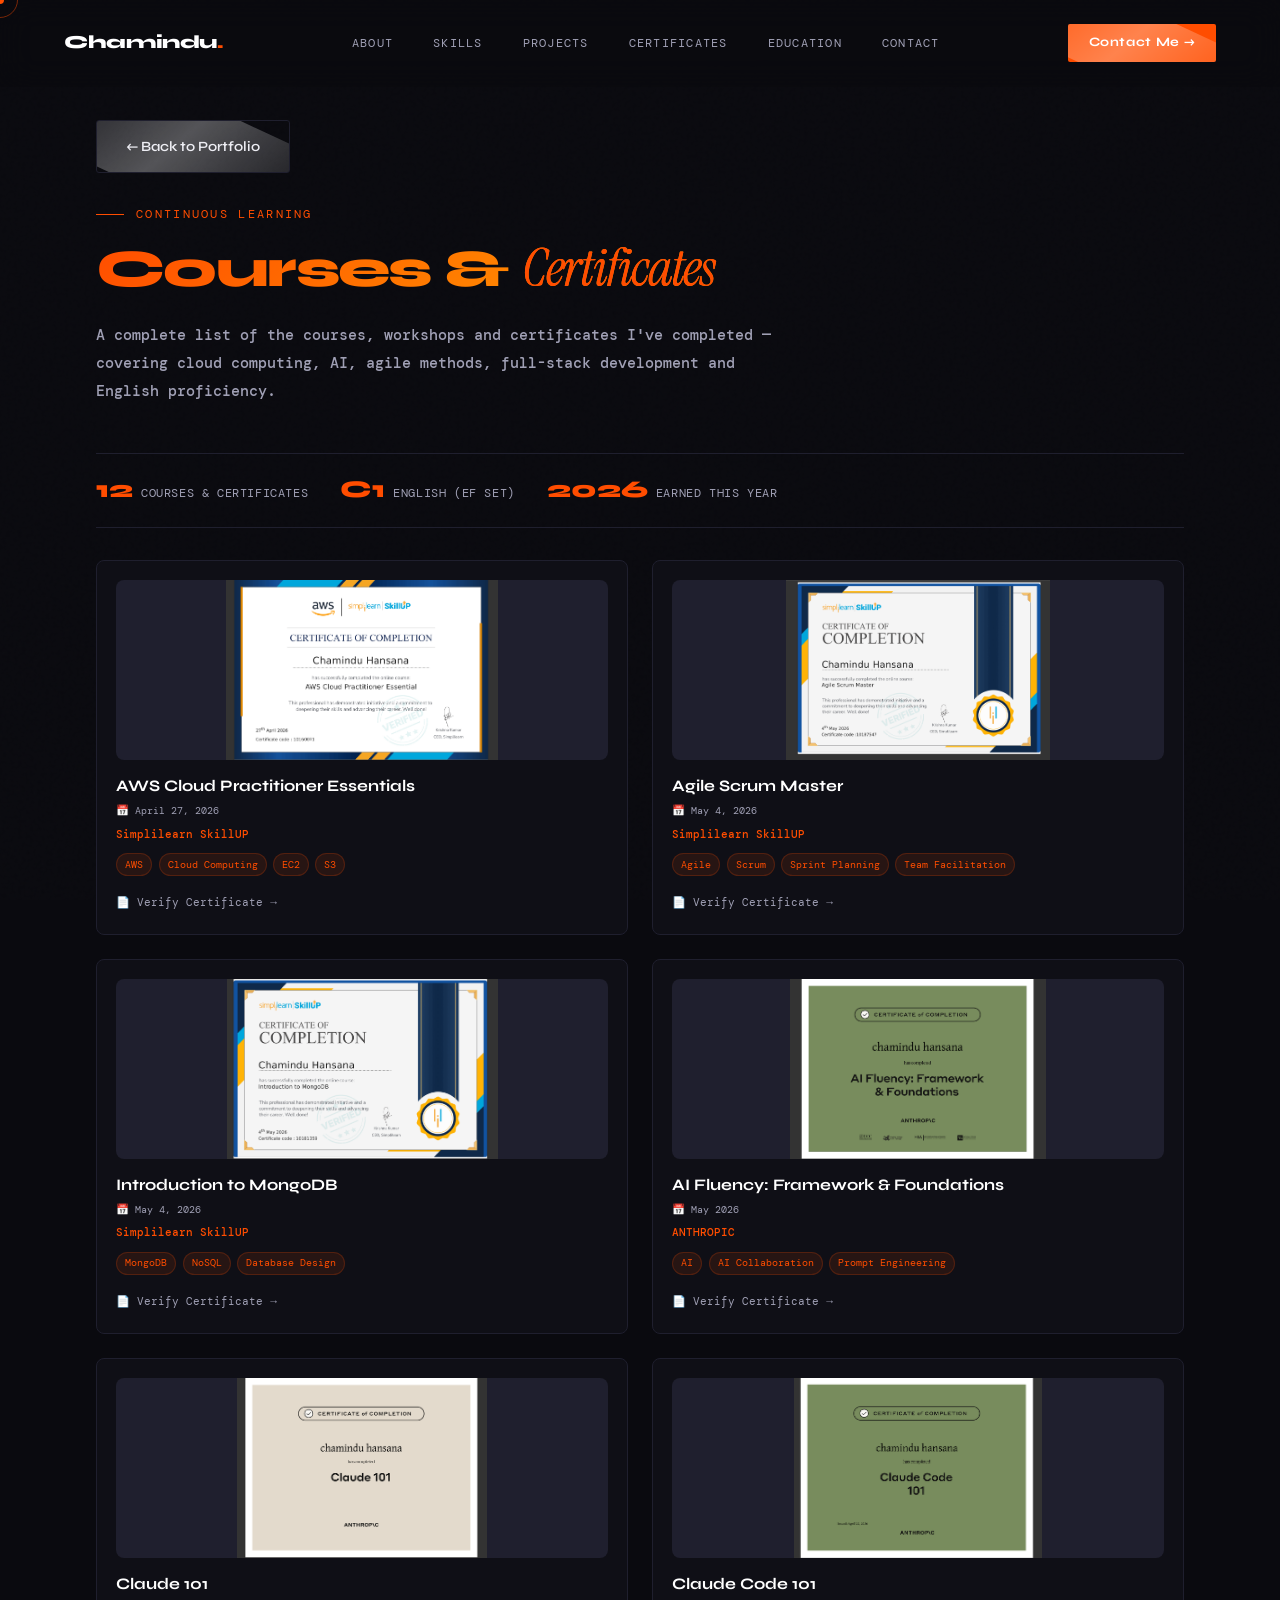
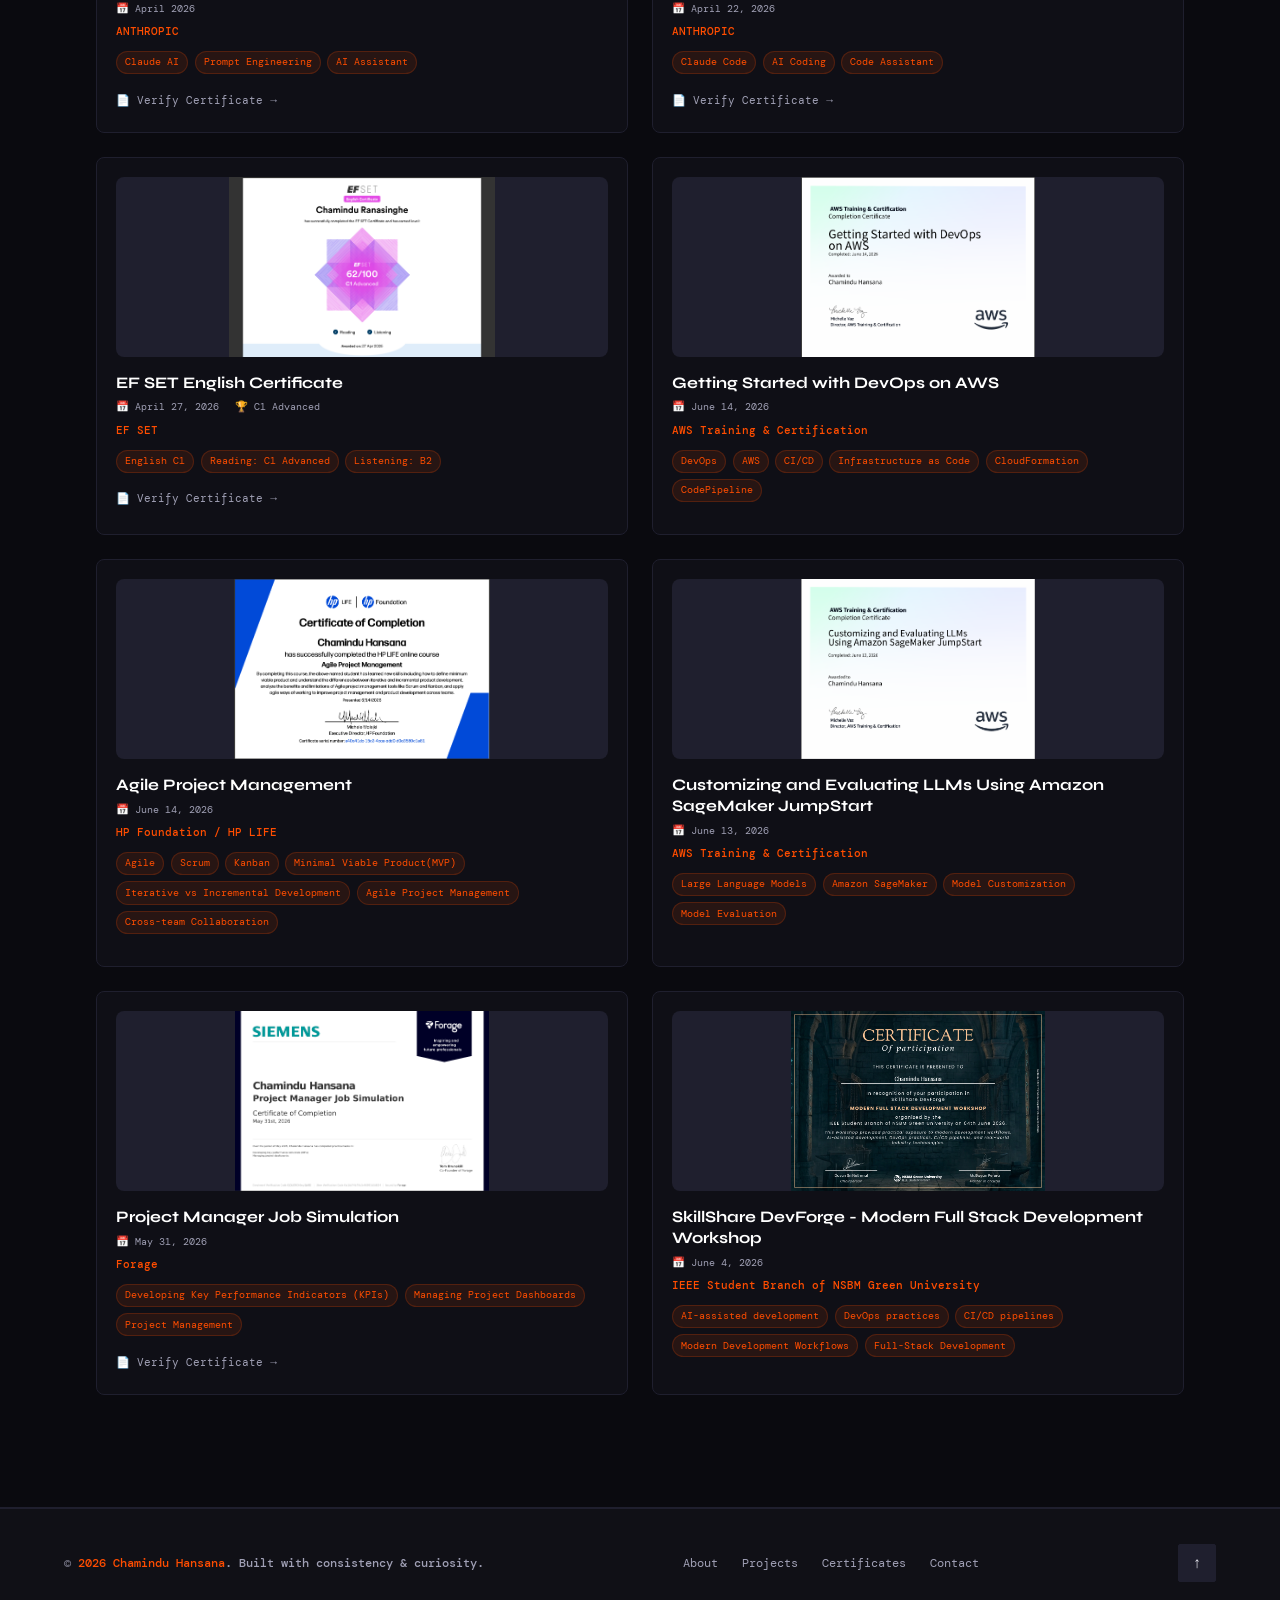
==== commit 48aeda33: "fix: mobile responsiveness and update portfolio content to match CV Mobile and touch - Fix mobile me" ====
--- a/certificates.html
+++ b/certificates.html
@@ -3,12 +3,18 @@
 <head>
   <meta charset="UTF-8" />
   <meta name="viewport" content="width=device-width, initial-scale=1.0" />
-  <title>All Certificates — Chamindu | Full Stack Developer Portfolio</title>
-  <meta name="description" content="Complete collection of certificates earned by Chamindu — Computer Science Undergraduate & Full Stack Developer" />
+  <title>All Courses & Certificates — Chamindu Hansana | Full-Stack Developer</title>
+  <meta name="description" content="Courses, workshops and certificates completed by Chamindu Hansana — Computer Science undergraduate and full-stack developer" />
   <link rel="preconnect" href="https://fonts.googleapis.com" />
   <link rel="preconnect" href="https://fonts.gstatic.com" crossorigin />
   <link href="https://fonts.googleapis.com/css2?family=Syne:wght@400;600;700;800&family=DM+Mono:ital,wght@0,300;0,400;1,300&family=Instrument+Serif:ital@0;1&display=swap" rel="stylesheet" />
   <link rel="stylesheet" href="css/style.css" />
+  <meta name="theme-color" content="#0a0a0f" />
+  <meta property="og:title" content="Chamindu Hansana — Full-Stack Developer" />
+  <meta property="og:description" content="Computer Science undergraduate at NSBM Green University building full-stack web and mobile applications." />
+  <meta property="og:type" content="website" />
+  <link rel="icon" href="data:image/svg+xml,%3Csvg xmlns='http://www.w3.org/2000/svg' viewBox='0 0 100 100'%3E%3Crect width='100' height='100' rx='18' fill='%230a0a0f'/%3E%3Ctext x='50' y='68' font-size='60' font-family='Arial' font-weight='800' text-anchor='middle' fill='%23ff4d00'%3EC%3C/text%3E%3C/svg%3E" />
+  <noscript><style>.reveal { opacity: 1; transform: none; }</style></noscript>
   <style>
     /* Additional styles specific to certificates page */
     .certificates-page {
@@ -37,7 +43,7 @@
     
     .certificates-grid-full {
       display: grid;
-      grid-template-columns: repeat(auto-fill, minmax(350px, 1fr));
+      grid-template-columns: repeat(auto-fill, minmax(min(350px, 100%), 1fr));
       gap: 1.5rem;
       margin-top: 2rem;
     }
@@ -111,29 +117,29 @@
   <ul class="nav-links">
     <li><a href="index.html#about">About</a></li>
     <li><a href="index.html#skills">Skills</a></li>
+    <li><a href="index.html#projects">Projects</a></li>
     <li><a href="certificates.html">Certificates</a></li>
-    <li><a href="index.html#projects">Projects</a></li>
     <li><a href="index.html#education">Education</a></li>
     <li><a href="index.html#contact">Contact</a></li>
   </ul>
   <a href="index.html#contact" class="nav-cta">Contact Me &rarr;</a>
-  <button class="hamburger" id="hamburger"><span></span><span></span><span></span></button>
+  <button class="hamburger" id="hamburger" aria-label="Open menu" aria-expanded="false" aria-controls="mobMenu"><span></span><span></span><span></span></button>
 </nav>
 
 <!-- Mobile Menu -->
 <div class="mob-menu" id="mobMenu">
-  <button class="mob-close" id="mobClose">&#x2715;</button>
+  <button class="mob-close" id="mobClose" aria-label="Close menu">&#x2715;</button>
   <a href="index.html#about" onclick="closeMob()">About</a>
   <a href="index.html#skills" onclick="closeMob()">Skills</a>
+  <a href="index.html#projects" onclick="closeMob()">Projects</a>
   <a href="certificates.html" onclick="closeMob()">Certificates</a>
-  <a href="index.html#projects" onclick="closeMob()">Projects</a>
   <a href="index.html#education" onclick="closeMob()">Education</a>
   <a href="index.html#contact" onclick="closeMob()">Contact</a>
 </div>
 
 <!-- Certificates Page Content -->
 <section class="certificates-page">
-  <div class="container" style="max-width: 1400px; margin: 0 auto; padding: 0 2rem;">
+  <div class="container" style="max-width: 1400px; margin: 0 auto;">
     
     <!-- Back Button -->
     <div class="back-home">
@@ -145,26 +151,25 @@
     <!-- Header -->
     <div class="certificates-header-page">
       <div class="section-tag">Continuous Learning</div>
-      <h1 class="section-title gradient-text">All <em>Certificates</em></h1>
+      <h1 class="section-title gradient-text">Courses &amp; <em>Certificates</em></h1>
       <p class="hero-sub" style="max-width: 700px; margin-top: 1rem;">
-        A complete collection of my professional certifications — from cloud computing and AI to agile methodologies and language proficiency. 
-        Each certificate represents a commitment to staying current in a rapidly evolving tech landscape.
+        A complete list of the courses, workshops and certificates I've completed — covering cloud computing, AI, agile methods, full-stack development and English proficiency.
       </p>
     </div>
     
     <!-- Stats -->
     <div class="page-stats">
       <div class="page-stat">
-        <span class="page-stat-number">8</span>
-        <span class="page-stat-label">Certifications</span>
+        <span class="page-stat-number">12</span>
+        <span class="page-stat-label">Courses &amp; Certificates</span>
       </div>
       <div class="page-stat">
-        <span class="page-stat-number">6+</span>
-        <span class="page-stat-label">Unique Skills</span>
+        <span class="page-stat-number">C1</span>
+        <span class="page-stat-label">English (EF SET)</span>
       </div>
       <div class="page-stat">
         <span class="page-stat-number">2026</span>
-        <span class="page-stat-label">Recent Achievements</span>
+        <span class="page-stat-label">Earned This Year</span>
       </div>
     </div>
     
@@ -174,10 +179,10 @@
       <!-- Certificate 1: AWS Cloud Practitioner -->
       <div class="cert-card">
         <div class="cert-image">
-          <img src="assets/certificates/aws.png" alt="AWS Cloud Practitioner Certificate">
-        </div>
-        <div class="cert-content">
-          <h3 class="cert-title">AWS Cloud Practitioner Essential</h3>
+          <img src="assets/certificates/aws.png" loading="lazy" decoding="async" alt="AWS Cloud Practitioner Certificate">
+        </div>
+        <div class="cert-content">
+          <h3 class="cert-title">AWS Cloud Practitioner Essentials</h3>
           <div class="cert-meta">
             <span>📅 April 27, 2026</span>
           </div>
@@ -188,14 +193,14 @@
             <span class="skill-pill">EC2</span>
             <span class="skill-pill">S3</span>
           </div>
-          <a href="https://simpli-web.app.link/e/tmrtyAmgG2b" class="cert-link" target="_blank">📄 Verify Certificate →</a>
+          <a href="https://simpli-web.app.link/e/tmrtyAmgG2b" class="cert-link" target="_blank" rel="noopener noreferrer">📄 Verify Certificate →</a>
         </div>
       </div>
       
       <!-- Certificate 2: Agile Scrum Master -->
       <div class="cert-card">
         <div class="cert-image">
-          <img src="assets/certificates/agile.png" alt="Agile Scrum Master Certificate">
+          <img src="assets/certificates/agile.png" loading="lazy" decoding="async" alt="Agile Scrum Master Certificate">
         </div>
         <div class="cert-content">
           <h3 class="cert-title">Agile Scrum Master</h3>
@@ -209,14 +214,14 @@
             <span class="skill-pill">Sprint Planning</span>
             <span class="skill-pill">Team Facilitation</span>
           </div>
-          <a href="https://simpli-web.app.link/e/S9IOffbXR2b" class="cert-link" target="_blank">📄 Verify Certificate →</a>
+          <a href="https://simpli-web.app.link/e/S9IOffbXR2b" class="cert-link" target="_blank" rel="noopener noreferrer">📄 Verify Certificate →</a>
         </div>
       </div>
       
       <!-- Certificate 3: Introduction to MongoDB -->
       <div class="cert-card">
         <div class="cert-image">
-          <img src="assets/certificates/mongodb.png" alt="MongoDB Certificate">
+          <img src="assets/certificates/mongodb.png" loading="lazy" decoding="async" alt="MongoDB Certificate">
         </div>
         <div class="cert-content">
           <h3 class="cert-title">Introduction to MongoDB</h3>
@@ -229,39 +234,39 @@
             <span class="skill-pill">NoSQL</span>
             <span class="skill-pill">Database Design</span>
           </div>
-          <a href="https://simpli-web.app.link/e/MzaIFHeeR2b" class="cert-link" target="_blank">📄 Verify Certificate →</a>
+          <a href="https://simpli-web.app.link/e/MzaIFHeeR2b" class="cert-link" target="_blank" rel="noopener noreferrer">📄 Verify Certificate →</a>
         </div>
       </div>
       
       <!-- Certificate 4: AI Fluency -->
       <div class="cert-card">
         <div class="cert-image">
-          <img src="assets/certificates/fluency.png" alt="AI Fluency Certificate">
+          <img src="assets/certificates/fluency.png" loading="lazy" decoding="async" alt="AI Fluency Certificate">
         </div>
         <div class="cert-content">
           <h3 class="cert-title">AI Fluency: Framework & Foundations</h3>
           <div class="cert-meta">
-            <span>📅 May, 2026</span>
+            <span>📅 May 2026</span>
           </div>
           <p class="cert-issuer">ANTHROPIC</p>
           <div class="cert-skills">
             <span class="skill-pill">AI</span>
-            <span class="skill-pill">Machine Learning</span>
+            <span class="skill-pill">AI Collaboration</span>
             <span class="skill-pill">Prompt Engineering</span>
           </div>
-          <a href="https://verify.skilljar.com/c/vccd5xp68zpe" class="cert-link" target="_blank">📄 Verify Certificate →</a>
+          <a href="https://verify.skilljar.com/c/vccd5xp68zpe" class="cert-link" target="_blank" rel="noopener noreferrer">📄 Verify Certificate →</a>
         </div>
       </div>
       
       <!-- Certificate 5: Claude 101 -->
       <div class="cert-card">
         <div class="cert-image">
-          <img src="assets/certificates/101.png" alt="Claude 101 Certificate">
+          <img src="assets/certificates/101.png" loading="lazy" decoding="async" alt="Claude 101 Certificate">
         </div>
         <div class="cert-content">
           <h3 class="cert-title">Claude 101</h3>
           <div class="cert-meta">
-            <span>📅 2026</span>
+            <span>📅 April 2026</span>
           </div>
           <p class="cert-issuer">ANTHROPIC</p>
           <div class="cert-skills">
@@ -269,14 +274,14 @@
             <span class="skill-pill">Prompt Engineering</span>
             <span class="skill-pill">AI Assistant</span>
           </div>
-          <a href="https://verify.skilljar.com/c/iv3fe95xz2sm" class="cert-link" target="_blank">📄 Verify Certificate →</a>
+          <a href="https://verify.skilljar.com/c/iv3fe95xz2sm" class="cert-link" target="_blank" rel="noopener noreferrer">📄 Verify Certificate →</a>
         </div>
       </div>
       
       <!-- Certificate 6: Claude Code 101 -->
       <div class="cert-card">
         <div class="cert-image">
-          <img src="assets/certificates/code101.png" alt="Claude Code 101 Certificate">
+          <img src="assets/certificates/code101.png" loading="lazy" decoding="async" alt="Claude Code 101 Certificate">
         </div>
         <div class="cert-content">
           <h3 class="cert-title">Claude Code 101</h3>
@@ -289,14 +294,14 @@
             <span class="skill-pill">AI Coding</span>
             <span class="skill-pill">Code Assistant</span>
           </div>
-          <a href="https://verify.skilljar.com/c/gqeygquufsh2" class="cert-link" target="_blank">📄 Verify Certificate →</a>
+          <a href="https://verify.skilljar.com/c/gqeygquufsh2" class="cert-link" target="_blank" rel="noopener noreferrer">📄 Verify Certificate →</a>
         </div>
       </div>
       
       <!-- Certificate 7: EF SET English Certificate -->
       <div class="cert-card">
         <div class="cert-image">
-          <img src="assets/certificates/efset.png" alt="EF SET English Certificate">
+          <img src="assets/certificates/efset.png" loading="lazy" decoding="async" alt="EF SET English Certificate">
         </div>
         <div class="cert-content">
           <h3 class="cert-title">EF SET English Certificate</h3>
@@ -310,14 +315,14 @@
             <span class="skill-pill">Reading: C1 Advanced</span>
             <span class="skill-pill">Listening: B2</span>
           </div>
-          <a href="https://cert.efset.org/V6JepZ" class="cert-link" target="_blank">📄 Verify Certificate →</a>
+          <a href="https://cert.efset.org/V6JepZ" class="cert-link" target="_blank" rel="noopener noreferrer">📄 Verify Certificate →</a>
         </div>
       </div>
       
       <!-- Certificate 8: Getting Started with DevOps on AWS -->
       <div class="cert-card">
         <div class="cert-image">
-          <img src="assets/certificates/devops.png" alt="Getting Started with DevOps on AWS">
+          <img src="assets/certificates/devops.png" loading="lazy" decoding="async" alt="Getting Started with DevOps on AWS">
         </div>
         <div class="cert-content">
           <h3 class="cert-title">Getting Started with DevOps on AWS</h3>
@@ -339,7 +344,7 @@
       <!-- Certificate 9: Agile Project Management -->
       <div class="cert-card">
         <div class="cert-image">
-          <img src="assets/certificates/hpagile.png" alt="Agile Project Management">
+          <img src="assets/certificates/hpagile.png" loading="lazy" decoding="async" alt="Agile Project Management">
         </div>
         <div class="cert-content">
           <h3 class="cert-title">Agile Project Management</h3>
@@ -362,7 +367,7 @@
       <!-- Certificate 10: Customizing and Evaluating LLMs Using Amazon SageMaker JumpStart -->
       <div class="cert-card">
         <div class="cert-image">
-          <img src="assets/certificates/llms.png" alt="Customizing and Evaluating LLMs Using Amazon SageMaker JumpStart">
+          <img src="assets/certificates/llms.png" loading="lazy" decoding="async" alt="Customizing and Evaluating LLMs Using Amazon SageMaker JumpStart">
         </div>
         <div class="cert-content">
           <h3 class="cert-title">Customizing and Evaluating LLMs Using Amazon SageMaker JumpStart</h3>
@@ -382,7 +387,7 @@
       <!-- Certificate 11: Project Manager Job Simulation -->
       <div class="cert-card">
         <div class="cert-image">
-          <img src="assets/certificates/foragePM.png" alt="Project Manager Job Simulation">
+          <img src="assets/certificates/foragePM.png" loading="lazy" decoding="async" alt="Project Manager Job Simulation">
         </div>
         <div class="cert-content">
           <h3 class="cert-title">Project Manager Job Simulation</h3>
@@ -395,21 +400,21 @@
             <span class="skill-pill">Managing Project Dashboards</span>
             <span class="skill-pill">Project Management</span>
           </div>
-          <a href="https://www.theforage.com/completion-certificates/YtWaumzWHmKiqP63y/zSefEeEKvojiQqiaH_YtWaumzWHmKiqP63y_6a1bb74b79c3c46991b3d824_1780252218499_completion_certificate.pdf" class="cert-link" target="_blank">📄 Verify Certificate →</a>
+          <a href="https://www.theforage.com/completion-certificates/YtWaumzWHmKiqP63y/zSefEeEKvojiQqiaH_YtWaumzWHmKiqP63y_6a1bb74b79c3c46991b3d824_1780252218499_completion_certificate.pdf" class="cert-link" target="_blank" rel="noopener noreferrer">📄 Verify Certificate →</a>
         </div>
       </div>
 
       <!-- Certificate 12: SkillShare DevForge – Modern Full Stack Development Workshop -->
       <div class="cert-card">
         <div class="cert-image">
-          <img src="assets/certificates/devforge.png" alt="SkillShare DevForge - Modern Full Stack Development Workshop">
+          <img src="assets/certificates/devforge.png" loading="lazy" decoding="async" alt="SkillShare DevForge - Modern Full Stack Development Workshop">
         </div>
         <div class="cert-content">
           <h3 class="cert-title">SkillShare DevForge - Modern Full Stack Development Workshop</h3>
           <div class="cert-meta">
             <span>📅 June 4, 2026</span>
           </div>
-          <p class="cert-issuer"> IEEE Student Branch of NSBM Green University</p>
+          <p class="cert-issuer">IEEE Student Branch of NSBM Green University</p>
           <div class="cert-skills">
             <span class="skill-pill">AI-assisted development</span>
             <span class="skill-pill">DevOps practices</span>
@@ -426,11 +431,11 @@
 
 <!-- Footer -->
 <footer>
-  <p class="footer-copy">&copy; <span id="currentYear"></span> <span>Chamindu</span>. Built with consistency &amp; curiosity.</p>
+  <p class="footer-copy">&copy; <span id="currentYear"></span> <span>Chamindu Hansana</span>. Built with consistency &amp; curiosity.</p>
   <div class="footer-links">
     <a href="index.html#about">About</a>
+    <a href="index.html#projects">Projects</a>
     <a href="certificates.html">Certificates</a>
-    <a href="index.html#projects">Projects</a>
     <a href="index.html#contact">Contact</a>
   </div>
   <a href="#" class="back-top" onclick="window.scrollTo({top:0,behavior:'smooth'}); return false;">&uarr;</a>
@@ -438,21 +443,5 @@
 
 <script src="js/canvas.js"></script>
 <script src="js/main.js"></script>
-<script>
-  document.getElementById('currentYear').textContent = new Date().getFullYear();
-  
-  const hamburger = document.getElementById('hamburger');
-  const mobMenu = document.getElementById('mobMenu');
-  const mobClose = document.getElementById('mobClose');
-  
-  if (hamburger && mobMenu && mobClose) {
-    hamburger.onclick = () => mobMenu.classList.add('open');
-    mobClose.onclick = () => mobMenu.classList.remove('open');
-  }
-  
-  window.closeMob = function() {
-    if (mobMenu) mobMenu.classList.remove('open');
-  };
-</script>
 </body>
 </html>
--- a/css/style.css
+++ b/css/style.css
@@ -20,7 +20,7 @@
 ::selection { background: var(--accent); color: var(--white); }
 ::-moz-selection { background: var(--accent); color: var(--white); }
 
-html { scroll-behavior: smooth; }
+html { scroll-behavior: smooth; scroll-padding-top: 70px; }
 
 body {
   background: var(--bg);
@@ -29,15 +29,16 @@
   font-size: .95rem;
   line-height: 1.7;
   overflow-x: hidden;
-  cursor: none;
   font-weight: 400;
 }
+@media (hover: hover) and (pointer: fine) { body { cursor: none; } }
+@media (hover: none), (pointer: coarse) { #cur-dot, #cur-ring { display: none; } }
 
 p { font-weight: 450; color: var(--text); }
 
 /* Hide custom cursor on form inputs */
 input, textarea, button, a { cursor: auto; }
-@media (pointer: fine) { input, textarea, button, a { cursor: pointer; } }
+@media (hover: hover) and (pointer: fine) { button, a { cursor: pointer; } input, textarea { cursor: text; } }
 
 #bg-canvas {
   position: fixed;
@@ -72,10 +73,12 @@
   border: 1.5px solid rgba(255,77,0,.45);
   transition: width .35s var(--ease), height .35s var(--ease), border-color .3s;
 }
-body:has(a:hover) #cur-ring, body:has(button:hover) #cur-ring {
-  width: 58px;
-  height: 58px;
-  border-color: var(--accent);
+@media (hover: hover) {
+  body:has(a:hover) #cur-ring, body:has(button:hover) #cur-ring {
+    width: 58px;
+    height: 58px;
+    border-color: var(--accent);
+  }
 }
 
 ::-webkit-scrollbar { width: 6px; }
@@ -168,10 +171,15 @@
 .hamburger {
   display: none;
   flex-direction: column;
+  align-items: center;
+  justify-content: center;
   gap: 5px;
   cursor: pointer;
   background: none;
   border: none;
+  min-width: 44px;
+  min-height: 44px;
+  margin-right: -8px;
 }
 .hamburger span {
   display: block;
@@ -185,7 +193,8 @@
   display: none;
   position: fixed;
   inset: 0;
-  z-index: 99;
+  z-index: 101;
+  overflow-y: auto;
   background: rgba(10,10,15,.97);
   backdrop-filter: blur(20px);
   flex-direction: column;
@@ -268,6 +277,7 @@
 /* ========== HERO ========== */
 #hero {
   min-height: 100vh;
+  min-height: 100svh;
   display: flex;
   flex-direction: column;
   justify-content: center;
@@ -1288,7 +1298,7 @@
 
 .certs-grid {
   display: grid;
-  grid-template-columns: repeat(auto-fill, minmax(380px, 1fr));
+  grid-template-columns: repeat(auto-fill, minmax(320px, 1fr));
   gap: 1.5rem;
   margin-top: 2rem;
 }
@@ -1296,9 +1306,10 @@
 .cert-card {
   background: rgba(17, 17, 24, 0.85);
   border: 1px solid var(--border);
-  border-radius: 4px;
+  border-radius: 8px;
   padding: 1.2rem;
   display: flex;
+  flex-direction: column;
   gap: 1rem;
   transition: transform 0.25s ease, box-shadow 0.3s, border-color 0.3s;
 }
@@ -1309,9 +1320,26 @@
   border-color: rgba(255, 77, 0, 0.3);
 }
 
-.cert-icon {
-  font-size: 2.2rem;
-  flex-shrink: 0;
+.cert-image {
+  width: 100%;
+  height: 160px;
+  border-radius: 8px;
+  overflow: hidden;
+  background: var(--border);
+  display: flex;
+  align-items: center;
+  justify-content: center;
+}
+
+.cert-image img {
+  width: 100%;
+  height: 100%;
+  object-fit: contain;
+  transition: transform 0.3s ease;
+}
+
+.cert-card:hover .cert-image img {
+  transform: scale(1.02);
 }
 
 .cert-content {
@@ -1380,12 +1408,11 @@
   }
   
   .cert-card {
-    flex-direction: column;
     text-align: center;
   }
   
-  .cert-icon {
-    font-size: 2rem;
+  .cert-image {
+    height: 140px;
   }
   
   .cert-meta {
@@ -1401,140 +1428,110 @@
   }
 }
 
-/* ========== CERTIFICATES SECTION ========== */
-#certificates {
-  background: rgba(17, 17, 24, 0.6);
-  backdrop-filter: blur(4px);
-}
-
-.certs-grid {
-  display: grid;
-  grid-template-columns: repeat(auto-fill, minmax(320px, 1fr));
-  gap: 1.5rem;
-  margin-top: 2rem;
-}
-
-.cert-card {
-  background: rgba(17, 17, 24, 0.85);
-  border: 1px solid var(--border);
-  border-radius: 8px;
-  padding: 1.2rem;
-  display: flex;
-  flex-direction: column;
-  gap: 1rem;
-  transition: transform 0.25s ease, box-shadow 0.3s, border-color 0.3s;
-}
-
-.cert-card:hover {
-  transform: translateY(-4px);
-  box-shadow: 0 15px 30px -12px rgba(0, 0, 0, 0.4);
-  border-color: rgba(255, 77, 0, 0.3);
-}
-
-.cert-image {
-  width: 100%;
-  height: 160px;
-  border-radius: 8px;
-  overflow: hidden;
-  background: var(--border);
+/* =====================================================
+   FIXES: layout, touch devices, mobile, accessibility
+   ===================================================== */
+
+/* Containers on the sub pages */
+@media (min-width: 1025px) {
+  .container { padding: 0 2rem; }
+}
+
+/* Project image fallback when a screenshot is missing */
+.project-image.no-img {
   display: flex;
   align-items: center;
   justify-content: center;
-}
-
-.cert-image img {
+  min-height: 160px;
+  background: linear-gradient(135deg, rgba(255,77,0,.14), rgba(255,184,0,.08));
+}
+.project-image.no-img::after {
+  content: attr(data-label);
+  font-family: var(--font-display);
+  font-weight: 800;
+  font-size: 1.4rem;
+  color: var(--white);
+  letter-spacing: -.02em;
+  padding: 1rem;
+  text-align: center;
+}
+
+/* Contact links must never push the page wider than the screen */
+.contact-link-item > div:last-child { min-width: 0; overflow-wrap: anywhere; }
+.page-stats { flex-wrap: wrap; }
+
+/* Touch devices: no sticky hover effects (3D tilt, lifts, glows) after a tap */
+@media (hover: none), (pointer: coarse) {
+  .project-card:hover, .edu-card:hover, .skill-category:hover, .highlight-item:hover,
+  .cert-card:hover, .contact-link-item:hover {
+    transform: none;
+    box-shadow: none;
+    backdrop-filter: none;
+  }
+  .project-card:hover { background: rgba(17,17,24,.92); }
+  .project-card:hover::before, .edu-card:hover::before, .skill-category:hover::before,
+  .highlight-item:hover::before { opacity: 0; animation: none; }
+  .project-card:hover::after { height: 0; }
+  .project-card:hover .project-image img, .cert-card:hover .cert-image img { transform: none; }
+  .btn-primary:hover, .btn-secondary:hover, .btn-submit:hover, .nav-cta:hover, .back-top:hover { transform: none; }
+  .skill-tag:hover { transform: none; background: rgba(31,31,46,.95); color: var(--text); }
+}
+
+/* Phones */
+@media (max-width: 768px) {
+  /* Full-width blurred layers and the noise overlay are very heavy on phone GPUs */
+  #about, #projects, #contact, #certificates {
+    backdrop-filter: none;
+    -webkit-backdrop-filter: none;
+    background: rgba(17,17,24,.92);
+  }
+  body::before { display: none; }
+
+  /* Readable text sizes */
+  .stat-label { font-size: .65rem; }
+  .hero-tag { font-size: .65rem; }
+  .tech-pill { font-size: .68rem; }
+  .skill-pill { font-size: .66rem; }
+  .project-meta, .cert-meta { font-size: .68rem; }
+  .about-accent-box span { font-size: .55rem; }
+  .link-val { font-size: .72rem; }
+  .project-link, .cert-link { font-size: .78rem; }
+
+  /* Comfortable tap targets */
+  .btn-primary, .btn-secondary { min-height: 44px; }
+  .project-link, .cert-link { padding: .55rem .2rem; }
+  .footer-links { flex-wrap: wrap; justify-content: center; gap: .2rem .4rem; }
+  .footer-links a { padding: .5rem .4rem; }
+  .back-top { width: 44px; height: 44px; }
+
+  /* 16px inputs stop iOS Safari from zooming the page when a field is focused */
+  .form-group input, .form-group textarea { font-size: 16px; }
+
+
+  /* Reserve image space so lazy-loaded pictures never make the page jump while scrolling */
+  .project-image { height: 180px; }
+  .project-image img { height: 100%; max-height: none; }
+  .project-image.no-img { height: 180px; }
+
+  /* Keep the hero stats on one tidy row */
+  .hero-stats { gap: 1.2rem 2rem; }
+}
+
+/* Short screens (landscape phones): menu must fit and scroll */
+@media (max-height: 640px) {
+  .mob-menu { justify-content: flex-start; gap: 1.2rem; padding: 4.5rem 1rem 2rem; }
+  .mob-menu a { font-size: 1.6rem; }
+}
+
+/* Home page project cards: show the whole screenshot instead of cropping it */
+.projects-grid .project-image {
+  height: auto;
+  aspect-ratio: 16 / 9;
+  background: rgba(10,10,15,.9);
+}
+.projects-grid .project-image img {
   width: 100%;
   height: 100%;
-  object-fit: cover;
-  transition: transform 0.3s ease;
-}
-
-.cert-card:hover .cert-image img {
-  transform: scale(1.02);
-}
-
-.cert-content {
-  flex: 1;
-}
-
-.cert-title {
-  font-family: var(--font-display);
-  font-weight: 700;
-  font-size: 1rem;
-  color: var(--white);
-  margin-bottom: 0.3rem;
-  line-height: 1.3;
-}
-
-.cert-meta {
-  display: flex;
-  gap: 1rem;
-  font-size: 0.65rem;
-  color: var(--muted);
-  margin-bottom: 0.3rem;
-  flex-wrap: wrap;
-}
-
-.cert-issuer {
-  font-size: 0.7rem;
-  color: var(--accent);
-  margin-bottom: 0.6rem;
-}
-
-.cert-skills {
-  display: flex;
-  flex-wrap: wrap;
-  gap: 0.4rem;
-  margin-bottom: 0.8rem;
-}
-
-.skill-pill {
-  background: rgba(255, 77, 0, 0.1);
-  border: 1px solid rgba(255, 77, 0, 0.2);
-  color: var(--accent);
-  padding: 0.15rem 0.5rem;
-  border-radius: 100px;
-  font-size: 0.6rem;
-}
-
-.cert-link {
-  color: var(--muted);
-  text-decoration: none;
-  font-size: 0.7rem;
-  display: inline-flex;
-  align-items: center;
-  gap: 0.3rem;
-  transition: color 0.2s;
-}
-
-.cert-link:hover {
-  color: var(--accent);
-}
-
-/* Responsive certificates */
-@media (max-width: 768px) {
-  .certs-grid {
-    grid-template-columns: 1fr;
-    gap: 1rem;
-  }
-  
-  .cert-card {
-    text-align: center;
-  }
-  
-  .cert-image {
-    height: 140px;
-  }
-  
-  .cert-meta {
-    justify-content: center;
-  }
-  
-  .cert-skills {
-    justify-content: center;
-  }
-  
-  .cert-link {
-    justify-content: center;
-  }
+  max-height: none;
+  object-fit: contain;
 }
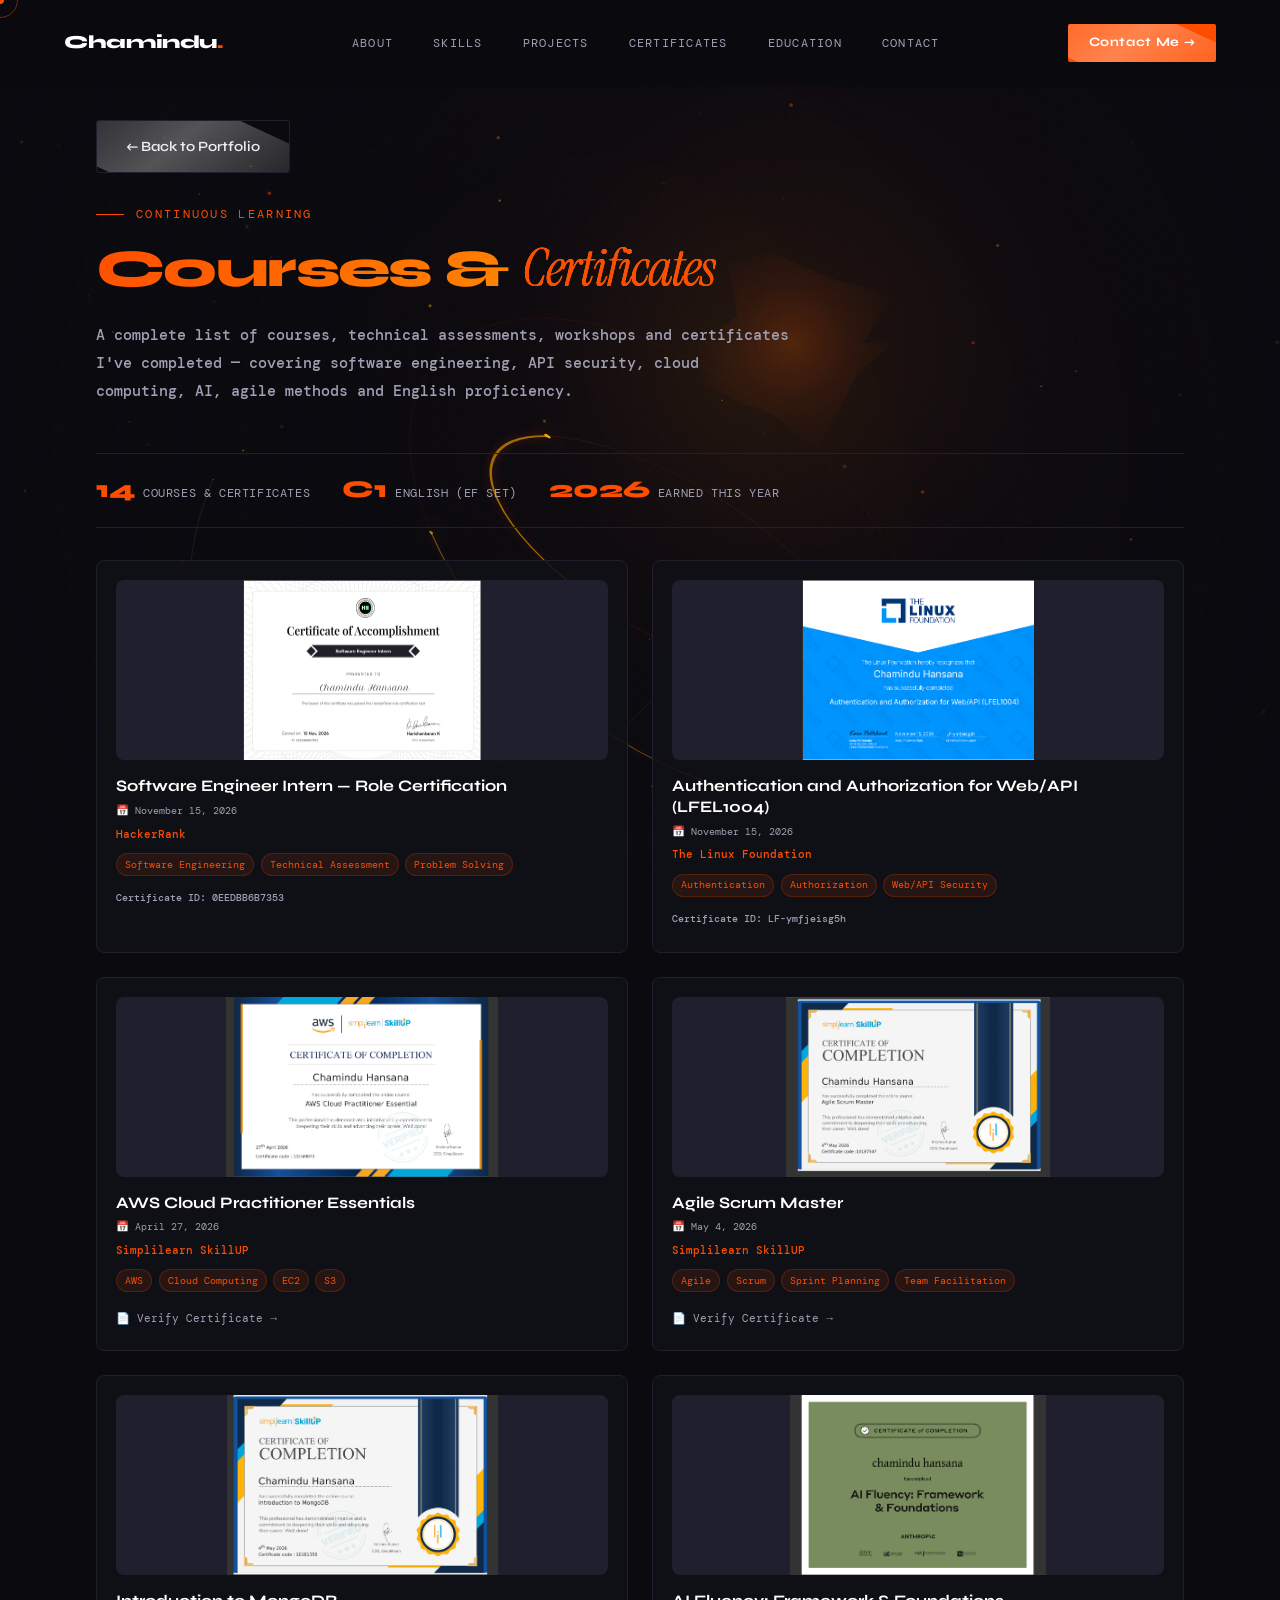
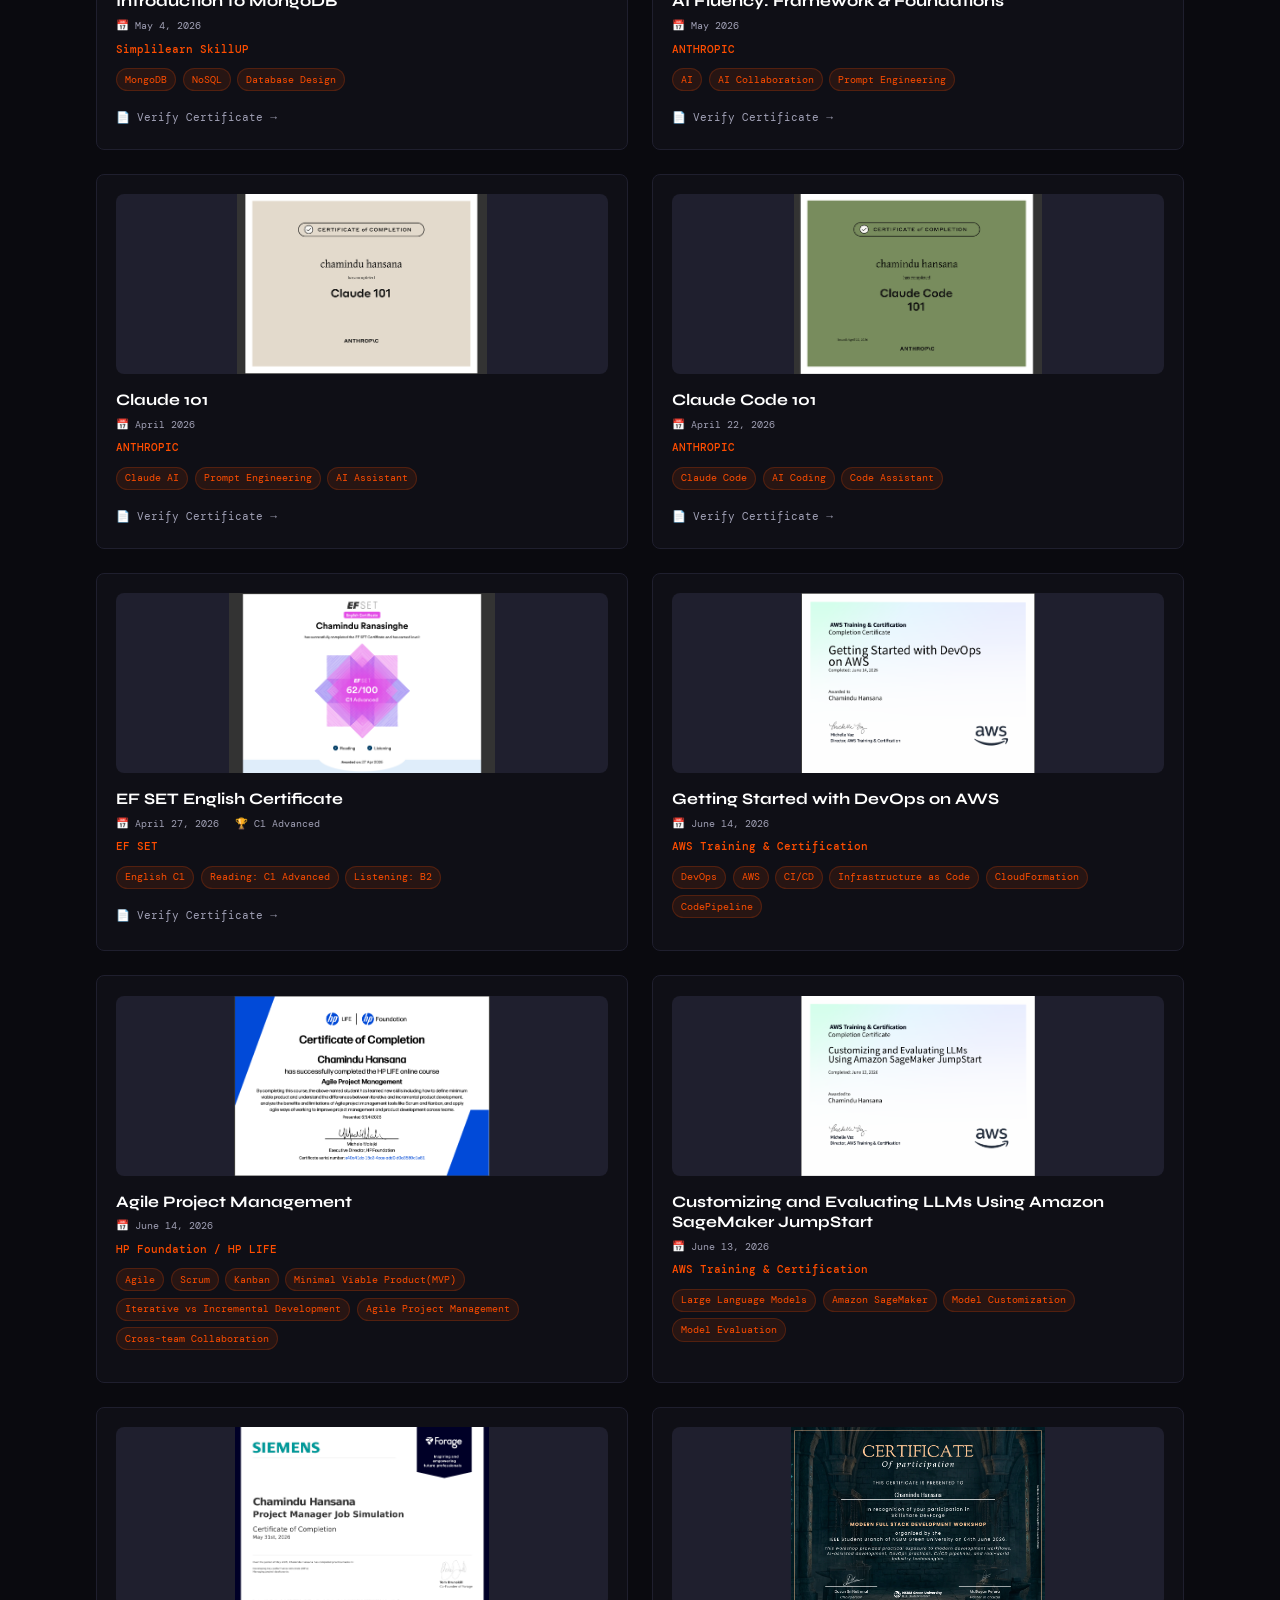
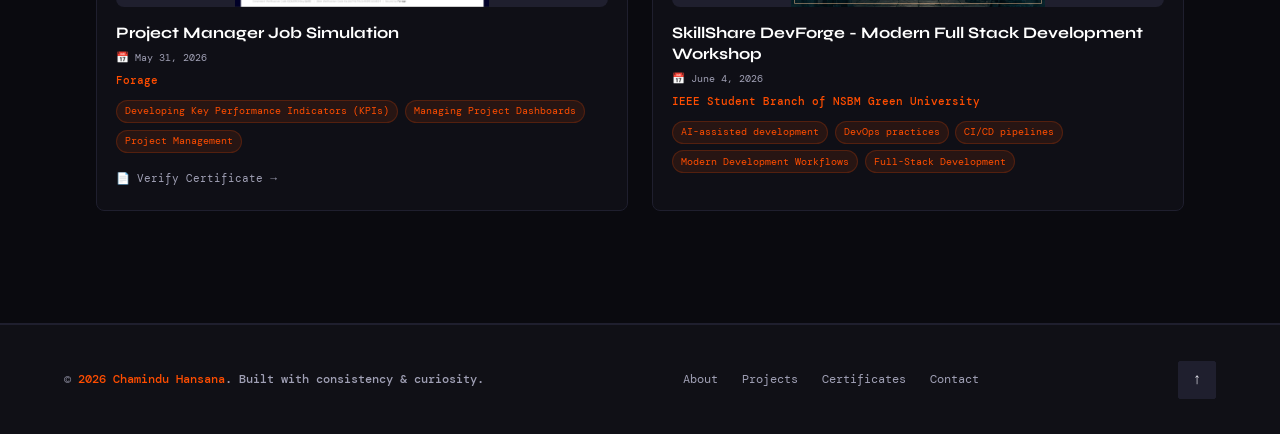
==== commit 3f927ae1: "feat(portfolio): update featured projects and certifications Add SeatWatch SaaS license management p" ====
--- a/certificates.html
+++ b/certificates.html
@@ -1,447 +1,933 @@
 <!DOCTYPE html>
+
 <html lang="en">
+
 <head>
+
   <meta charset="UTF-8" />
+
   <meta name="viewport" content="width=device-width, initial-scale=1.0" />
+
   <title>All Courses & Certificates — Chamindu Hansana | Full-Stack Developer</title>
+
   <meta name="description" content="Courses, workshops and certificates completed by Chamindu Hansana — Computer Science undergraduate and full-stack developer" />
+
   <link rel="preconnect" href="https://fonts.googleapis.com" />
+
   <link rel="preconnect" href="https://fonts.gstatic.com" crossorigin />
+
   <link href="https://fonts.googleapis.com/css2?family=Syne:wght@400;600;700;800&family=DM+Mono:ital,wght@0,300;0,400;1,300&family=Instrument+Serif:ital@0;1&display=swap" rel="stylesheet" />
+
   <link rel="stylesheet" href="css/style.css" />
+
   <meta name="theme-color" content="#0a0a0f" />
+
   <meta property="og:title" content="Chamindu Hansana — Full-Stack Developer" />
+
   <meta property="og:description" content="Computer Science undergraduate at NSBM Green University building full-stack web and mobile applications." />
+
   <meta property="og:type" content="website" />
+
   <link rel="icon" href="data:image/svg+xml,%3Csvg xmlns='http://www.w3.org/2000/svg' viewBox='0 0 100 100'%3E%3Crect width='100' height='100' rx='18' fill='%230a0a0f'/%3E%3Ctext x='50' y='68' font-size='60' font-family='Arial' font-weight='800' text-anchor='middle' fill='%23ff4d00'%3EC%3C/text%3E%3C/svg%3E" />
+
   <noscript><style>.reveal { opacity: 1; transform: none; }</style></noscript>
+
   <style>
+
     /* Additional styles specific to certificates page */
+
     .certificates-page {
+
       padding-top: 120px;
+
       min-height: 100vh;
-    }
-    
+
+    }
+
+
+
     .back-home {
+
       margin-bottom: 2rem;
-    }
-    
+
+    }
+
+
+
     .back-home .btn-secondary {
+
       display: inline-flex;
+
       align-items: center;
+
       gap: 0.5rem;
+
       background: transparent;
-    }
-    
+
+    }
+
+
+
     .back-home .btn-secondary:hover {
+
       transform: translateX(-4px);
-    }
-    
+
+    }
+
+
+
     .certificates-header-page {
+
       margin-bottom: 3rem;
-    }
-    
+
+    }
+
+
+
     .certificates-grid-full {
+
       display: grid;
+
       grid-template-columns: repeat(auto-fill, minmax(min(350px, 100%), 1fr));
+
       gap: 1.5rem;
+
       margin-top: 2rem;
-    }
-    
+
+    }
+
+
+
     /* Ensure certificate images fit well */
+
     .certificates-grid-full .cert-image {
+
       width: 100%;
+
       height: 180px;
+
       object-fit: cover;
+
       border-radius: 8px;
-    }
-    
+
+    }
+
+
+
     .page-stats {
+
       display: flex;
+
       gap: 2rem;
+
       margin: 1.5rem 0 0;
+
       padding: 1rem 0;
+
       border-top: 1px solid var(--border);
+
       border-bottom: 1px solid var(--border);
-    }
-    
+
+    }
+
+
+
     .page-stat {
+
       display: flex;
+
       align-items: baseline;
+
       gap: 0.5rem;
-    }
-    
+
+    }
+
+
+
     .page-stat-number {
+
       font-family: var(--font-display);
+
       font-weight: 800;
+
       font-size: 1.5rem;
+
       color: var(--accent);
-    }
-    
+
+    }
+
+
+
     .page-stat-label {
+
       font-size: 0.75rem;
+
       color: var(--muted);
+
       text-transform: uppercase;
+
       letter-spacing: 0.05em;
-    }
-    
+
+    }
+
+
+
     @media (max-width: 768px) {
+
       .certificates-page {
+
         padding-top: 100px;
+
       }
-      
+
+
+
       .certificates-grid-full {
+
         grid-template-columns: 1fr;
+
         gap: 1rem;
+
       }
-      
+
+
+
       .certificates-grid-full .cert-image {
+
         height: 160px;
+
       }
-      
+
+
+
       .page-stats {
+
         flex-direction: column;
+
         gap: 0.75rem;
+
       }
-    }
+
+    }
+
   </style>
+
 </head>
+
 <body>
+
 <canvas id="bg-canvas"></canvas>
+
 <div id="cur-dot"></div>
+
 <div id="cur-ring"></div>
 
+
+
 <!-- Navigation -->
+
 <nav id="navbar">
+
   <a href="index.html" class="nav-logo">Chamindu<span>.</span></a>
+
   <ul class="nav-links">
+
     <li><a href="index.html#about">About</a></li>
+
     <li><a href="index.html#skills">Skills</a></li>
+
     <li><a href="index.html#projects">Projects</a></li>
+
     <li><a href="certificates.html">Certificates</a></li>
+
     <li><a href="index.html#education">Education</a></li>
+
     <li><a href="index.html#contact">Contact</a></li>
+
   </ul>
+
   <a href="index.html#contact" class="nav-cta">Contact Me &rarr;</a>
+
   <button class="hamburger" id="hamburger" aria-label="Open menu" aria-expanded="false" aria-controls="mobMenu"><span></span><span></span><span></span></button>
+
 </nav>
 
+
+
 <!-- Mobile Menu -->
+
 <div class="mob-menu" id="mobMenu">
+
   <button class="mob-close" id="mobClose" aria-label="Close menu">&#x2715;</button>
+
   <a href="index.html#about" onclick="closeMob()">About</a>
+
   <a href="index.html#skills" onclick="closeMob()">Skills</a>
+
   <a href="index.html#projects" onclick="closeMob()">Projects</a>
+
   <a href="certificates.html" onclick="closeMob()">Certificates</a>
+
   <a href="index.html#education" onclick="closeMob()">Education</a>
+
   <a href="index.html#contact" onclick="closeMob()">Contact</a>
+
 </div>
 
+
+
 <!-- Certificates Page Content -->
+
 <section class="certificates-page">
+
   <div class="container" style="max-width: 1400px; margin: 0 auto;">
-    
+
+
+
     <!-- Back Button -->
+
     <div class="back-home">
+
       <a href="index.html" class="btn-secondary">
+
         ← Back to Portfolio
+
       </a>
+
     </div>
-    
+
+
+
     <!-- Header -->
+
     <div class="certificates-header-page">
+
       <div class="section-tag">Continuous Learning</div>
+
       <h1 class="section-title gradient-text">Courses &amp; <em>Certificates</em></h1>
+
       <p class="hero-sub" style="max-width: 700px; margin-top: 1rem;">
-        A complete list of the courses, workshops and certificates I've completed — covering cloud computing, AI, agile methods, full-stack development and English proficiency.
+
+        A complete list of courses, technical assessments, workshops and certificates I've completed — covering software engineering, API security, cloud computing, AI, agile methods and English proficiency.
+
       </p>
+
     </div>
-    
+
+
+
     <!-- Stats -->
+
     <div class="page-stats">
+
       <div class="page-stat">
-        <span class="page-stat-number">12</span>
+
+        <span class="page-stat-number">14</span>
+
         <span class="page-stat-label">Courses &amp; Certificates</span>
-      </div>
+
+      </div>
+
       <div class="page-stat">
+
         <span class="page-stat-number">C1</span>
+
         <span class="page-stat-label">English (EF SET)</span>
-      </div>
+
+      </div>
+
       <div class="page-stat">
+
         <span class="page-stat-number">2026</span>
+
         <span class="page-stat-label">Earned This Year</span>
-      </div>
+
+      </div>
+
     </div>
-    
+
+
+
     <!-- Certificates Grid -->
+
     <div class="certificates-grid-full">
-      
+
+
+
+      <!-- Certificate 1: HackerRank Software Engineer Intern Role Certification -->
+      <div class="cert-card">
+        <div class="cert-image">
+          <img src="assets/certificates/SEintern.png" loading="lazy" decoding="async" alt="HackerRank Software Engineer Intern role certification awarded to Chamindu Hansana">
+        </div>
+        <div class="cert-content">
+          <h3 class="cert-title">Software Engineer Intern — Role Certification</h3>
+          <div class="cert-meta">
+            <span>📅 November 15, 2026</span>
+          </div>
+          <p class="cert-issuer">HackerRank</p>
+          <div class="cert-skills">
+            <span class="skill-pill">Software Engineering</span>
+            <span class="skill-pill">Technical Assessment</span>
+            <span class="skill-pill">Problem Solving</span>
+          </div>
+          <p class="cert-meta">Certificate ID: 0EEDBB6B7353</p>
+        </div>
+      </div>
+
+      <!-- Certificate 2: Linux Foundation Web/API Security Course -->
+      <div class="cert-card">
+        <div class="cert-image">
+          <img src="assets/certificates/webAPI.png" loading="lazy" decoding="async" alt="Linux Foundation Authentication and Authorization for Web/API course completion certificate">
+        </div>
+        <div class="cert-content">
+          <h3 class="cert-title">Authentication and Authorization for Web/API (LFEL1004)</h3>
+          <div class="cert-meta">
+            <span>📅 November 15, 2026</span>
+          </div>
+          <p class="cert-issuer">The Linux Foundation</p>
+          <div class="cert-skills">
+            <span class="skill-pill">Authentication</span>
+            <span class="skill-pill">Authorization</span>
+            <span class="skill-pill">Web/API Security</span>
+          </div>
+          <p class="cert-meta">Certificate ID: LF-ymfjeisg5h</p>
+        </div>
+      </div>
+
       <!-- Certificate 1: AWS Cloud Practitioner -->
-      <div class="cert-card">
-        <div class="cert-image">
+
+      <div class="cert-card">
+
+        <div class="cert-image">
+
           <img src="assets/certificates/aws.png" loading="lazy" decoding="async" alt="AWS Cloud Practitioner Certificate">
-        </div>
-        <div class="cert-content">
+
+        </div>
+
+        <div class="cert-content">
+
           <h3 class="cert-title">AWS Cloud Practitioner Essentials</h3>
-          <div class="cert-meta">
+
+          <div class="cert-meta">
+
             <span>📅 April 27, 2026</span>
-          </div>
+
+          </div>
+
           <p class="cert-issuer">Simplilearn SkillUP</p>
-          <div class="cert-skills">
+
+          <div class="cert-skills">
+
             <span class="skill-pill">AWS</span>
+
             <span class="skill-pill">Cloud Computing</span>
+
             <span class="skill-pill">EC2</span>
+
             <span class="skill-pill">S3</span>
-          </div>
+
+          </div>
+
           <a href="https://simpli-web.app.link/e/tmrtyAmgG2b" class="cert-link" target="_blank" rel="noopener noreferrer">📄 Verify Certificate →</a>
-        </div>
-      </div>
-      
+
+        </div>
+
+      </div>
+
+
+
       <!-- Certificate 2: Agile Scrum Master -->
-      <div class="cert-card">
-        <div class="cert-image">
+
+      <div class="cert-card">
+
+        <div class="cert-image">
+
           <img src="assets/certificates/agile.png" loading="lazy" decoding="async" alt="Agile Scrum Master Certificate">
-        </div>
-        <div class="cert-content">
+
+        </div>
+
+        <div class="cert-content">
+
           <h3 class="cert-title">Agile Scrum Master</h3>
-          <div class="cert-meta">
+
+          <div class="cert-meta">
+
             <span>📅 May 4, 2026</span>
-          </div>
+
+          </div>
+
           <p class="cert-issuer">Simplilearn SkillUP</p>
-          <div class="cert-skills">
+
+          <div class="cert-skills">
+
             <span class="skill-pill">Agile</span>
+
             <span class="skill-pill">Scrum</span>
+
             <span class="skill-pill">Sprint Planning</span>
+
             <span class="skill-pill">Team Facilitation</span>
-          </div>
+
+          </div>
+
           <a href="https://simpli-web.app.link/e/S9IOffbXR2b" class="cert-link" target="_blank" rel="noopener noreferrer">📄 Verify Certificate →</a>
-        </div>
-      </div>
-      
+
+        </div>
+
+      </div>
+
+
+
       <!-- Certificate 3: Introduction to MongoDB -->
-      <div class="cert-card">
-        <div class="cert-image">
+
+      <div class="cert-card">
+
+        <div class="cert-image">
+
           <img src="assets/certificates/mongodb.png" loading="lazy" decoding="async" alt="MongoDB Certificate">
-        </div>
-        <div class="cert-content">
+
+        </div>
+
+        <div class="cert-content">
+
           <h3 class="cert-title">Introduction to MongoDB</h3>
-          <div class="cert-meta">
+
+          <div class="cert-meta">
+
             <span>📅 May 4, 2026</span>
-          </div>
+
+          </div>
+
           <p class="cert-issuer">Simplilearn SkillUP</p>
-          <div class="cert-skills">
+
+          <div class="cert-skills">
+
             <span class="skill-pill">MongoDB</span>
+
             <span class="skill-pill">NoSQL</span>
+
             <span class="skill-pill">Database Design</span>
-          </div>
+
+          </div>
+
           <a href="https://simpli-web.app.link/e/MzaIFHeeR2b" class="cert-link" target="_blank" rel="noopener noreferrer">📄 Verify Certificate →</a>
-        </div>
-      </div>
-      
+
+        </div>
+
+      </div>
+
+
+
       <!-- Certificate 4: AI Fluency -->
-      <div class="cert-card">
-        <div class="cert-image">
+
+      <div class="cert-card">
+
+        <div class="cert-image">
+
           <img src="assets/certificates/fluency.png" loading="lazy" decoding="async" alt="AI Fluency Certificate">
-        </div>
-        <div class="cert-content">
+
+        </div>
+
+        <div class="cert-content">
+
           <h3 class="cert-title">AI Fluency: Framework & Foundations</h3>
-          <div class="cert-meta">
+
+          <div class="cert-meta">
+
             <span>📅 May 2026</span>
-          </div>
+
+          </div>
+
           <p class="cert-issuer">ANTHROPIC</p>
-          <div class="cert-skills">
+
+          <div class="cert-skills">
+
             <span class="skill-pill">AI</span>
+
             <span class="skill-pill">AI Collaboration</span>
+
             <span class="skill-pill">Prompt Engineering</span>
-          </div>
+
+          </div>
+
           <a href="https://verify.skilljar.com/c/vccd5xp68zpe" class="cert-link" target="_blank" rel="noopener noreferrer">📄 Verify Certificate →</a>
-        </div>
-      </div>
-      
+
+        </div>
+
+      </div>
+
+
+
       <!-- Certificate 5: Claude 101 -->
-      <div class="cert-card">
-        <div class="cert-image">
+
+      <div class="cert-card">
+
+        <div class="cert-image">
+
           <img src="assets/certificates/101.png" loading="lazy" decoding="async" alt="Claude 101 Certificate">
-        </div>
-        <div class="cert-content">
+
+        </div>
+
+        <div class="cert-content">
+
           <h3 class="cert-title">Claude 101</h3>
-          <div class="cert-meta">
+
+          <div class="cert-meta">
+
             <span>📅 April 2026</span>
-          </div>
+
+          </div>
+
           <p class="cert-issuer">ANTHROPIC</p>
-          <div class="cert-skills">
+
+          <div class="cert-skills">
+
             <span class="skill-pill">Claude AI</span>
+
             <span class="skill-pill">Prompt Engineering</span>
+
             <span class="skill-pill">AI Assistant</span>
-          </div>
+
+          </div>
+
           <a href="https://verify.skilljar.com/c/iv3fe95xz2sm" class="cert-link" target="_blank" rel="noopener noreferrer">📄 Verify Certificate →</a>
-        </div>
-      </div>
-      
+
+        </div>
+
+      </div>
+
+
+
       <!-- Certificate 6: Claude Code 101 -->
-      <div class="cert-card">
-        <div class="cert-image">
+
+      <div class="cert-card">
+
+        <div class="cert-image">
+
           <img src="assets/certificates/code101.png" loading="lazy" decoding="async" alt="Claude Code 101 Certificate">
-        </div>
-        <div class="cert-content">
+
+        </div>
+
+        <div class="cert-content">
+
           <h3 class="cert-title">Claude Code 101</h3>
-          <div class="cert-meta">
+
+          <div class="cert-meta">
+
             <span>📅 April 22, 2026</span>
-          </div>
+
+          </div>
+
           <p class="cert-issuer">ANTHROPIC</p>
-          <div class="cert-skills">
+
+          <div class="cert-skills">
+
             <span class="skill-pill">Claude Code</span>
+
             <span class="skill-pill">AI Coding</span>
+
             <span class="skill-pill">Code Assistant</span>
-          </div>
+
+          </div>
+
           <a href="https://verify.skilljar.com/c/gqeygquufsh2" class="cert-link" target="_blank" rel="noopener noreferrer">📄 Verify Certificate →</a>
-        </div>
-      </div>
-      
+
+        </div>
+
+      </div>
+
+
+
       <!-- Certificate 7: EF SET English Certificate -->
-      <div class="cert-card">
-        <div class="cert-image">
+
+      <div class="cert-card">
+
+        <div class="cert-image">
+
           <img src="assets/certificates/efset.png" loading="lazy" decoding="async" alt="EF SET English Certificate">
-        </div>
-        <div class="cert-content">
+
+        </div>
+
+        <div class="cert-content">
+
           <h3 class="cert-title">EF SET English Certificate</h3>
-          <div class="cert-meta">
+
+          <div class="cert-meta">
+
             <span>📅 April 27, 2026</span>
+
             <span>🏆 C1 Advanced</span>
-          </div>
+
+          </div>
+
           <p class="cert-issuer">EF SET</p>
-          <div class="cert-skills">
+
+          <div class="cert-skills">
+
             <span class="skill-pill">English C1</span>
+
             <span class="skill-pill">Reading: C1 Advanced</span>
+
             <span class="skill-pill">Listening: B2</span>
-          </div>
+
+          </div>
+
           <a href="https://cert.efset.org/V6JepZ" class="cert-link" target="_blank" rel="noopener noreferrer">📄 Verify Certificate →</a>
-        </div>
-      </div>
-      
+
+        </div>
+
+      </div>
+
+
+
       <!-- Certificate 8: Getting Started with DevOps on AWS -->
-      <div class="cert-card">
-        <div class="cert-image">
+
+      <div class="cert-card">
+
+        <div class="cert-image">
+
           <img src="assets/certificates/devops.png" loading="lazy" decoding="async" alt="Getting Started with DevOps on AWS">
-        </div>
-        <div class="cert-content">
+
+        </div>
+
+        <div class="cert-content">
+
           <h3 class="cert-title">Getting Started with DevOps on AWS</h3>
-          <div class="cert-meta">
+
+          <div class="cert-meta">
+
             <span>📅 June 14, 2026</span>
-          </div>
+
+          </div>
+
           <p class="cert-issuer">AWS Training & Certification</p>
-          <div class="cert-skills">
+
+          <div class="cert-skills">
+
             <span class="skill-pill">DevOps</span>
+
             <span class="skill-pill">AWS</span>
+
             <span class="skill-pill">CI/CD</span>
+
             <span class="skill-pill">Infrastructure as Code</span>
+
             <span class="skill-pill">CloudFormation</span>
+
             <span class="skill-pill">CodePipeline</span>
-          </div>
-        </div>
-      </div>
+
+          </div>
+
+        </div>
+
+      </div>
+
+
 
       <!-- Certificate 9: Agile Project Management -->
-      <div class="cert-card">
-        <div class="cert-image">
+
+      <div class="cert-card">
+
+        <div class="cert-image">
+
           <img src="assets/certificates/hpagile.png" loading="lazy" decoding="async" alt="Agile Project Management">
-        </div>
-        <div class="cert-content">
+
+        </div>
+
+        <div class="cert-content">
+
           <h3 class="cert-title">Agile Project Management</h3>
-          <div class="cert-meta">
+
+          <div class="cert-meta">
+
             <span>📅 June 14, 2026</span>
-          </div>
+
+          </div>
+
           <p class="cert-issuer">HP Foundation / HP LIFE</p>
-          <div class="cert-skills">
+
+          <div class="cert-skills">
+
             <span class="skill-pill">Agile</span>
+
             <span class="skill-pill">Scrum</span>
+
             <span class="skill-pill">Kanban</span>
+
             <span class="skill-pill">Minimal Viable Product(MVP)</span>
+
             <span class="skill-pill">Iterative vs Incremental Development</span>
+
             <span class="skill-pill">Agile Project Management</span>
+
             <span class="skill-pill">Cross-team Collaboration</span>
-          </div>
-        </div>
-      </div>
+
+          </div>
+
+        </div>
+
+      </div>
+
+
 
       <!-- Certificate 10: Customizing and Evaluating LLMs Using Amazon SageMaker JumpStart -->
-      <div class="cert-card">
-        <div class="cert-image">
+
+      <div class="cert-card">
+
+        <div class="cert-image">
+
           <img src="assets/certificates/llms.png" loading="lazy" decoding="async" alt="Customizing and Evaluating LLMs Using Amazon SageMaker JumpStart">
-        </div>
-        <div class="cert-content">
+
+        </div>
+
+        <div class="cert-content">
+
           <h3 class="cert-title">Customizing and Evaluating LLMs Using Amazon SageMaker JumpStart</h3>
-          <div class="cert-meta">
+
+          <div class="cert-meta">
+
             <span>📅 June 13, 2026</span>
-          </div>
+
+          </div>
+
           <p class="cert-issuer">AWS Training & Certification</p>
-          <div class="cert-skills">
+
+          <div class="cert-skills">
+
             <span class="skill-pill">Large Language Models</span>
+
             <span class="skill-pill">Amazon SageMaker</span>
+
             <span class="skill-pill">Model Customization</span>
+
             <span class="skill-pill">Model Evaluation</span>
-          </div>
-        </div>
-      </div>
+
+          </div>
+
+        </div>
+
+      </div>
+
+
 
       <!-- Certificate 11: Project Manager Job Simulation -->
-      <div class="cert-card">
-        <div class="cert-image">
+
+      <div class="cert-card">
+
+        <div class="cert-image">
+
           <img src="assets/certificates/foragePM.png" loading="lazy" decoding="async" alt="Project Manager Job Simulation">
-        </div>
-        <div class="cert-content">
+
+        </div>
+
+        <div class="cert-content">
+
           <h3 class="cert-title">Project Manager Job Simulation</h3>
-          <div class="cert-meta">
+
+          <div class="cert-meta">
+
             <span>📅 May 31, 2026</span>
-          </div>
+
+          </div>
+
           <p class="cert-issuer">Forage</p>
-          <div class="cert-skills">
+
+          <div class="cert-skills">
+
             <span class="skill-pill">Developing Key Performance Indicators (KPIs)</span>
+
             <span class="skill-pill">Managing Project Dashboards</span>
+
             <span class="skill-pill">Project Management</span>
-          </div>
+
+          </div>
+
           <a href="https://www.theforage.com/completion-certificates/YtWaumzWHmKiqP63y/zSefEeEKvojiQqiaH_YtWaumzWHmKiqP63y_6a1bb74b79c3c46991b3d824_1780252218499_completion_certificate.pdf" class="cert-link" target="_blank" rel="noopener noreferrer">📄 Verify Certificate →</a>
-        </div>
-      </div>
+
+        </div>
+
+      </div>
+
+
 
       <!-- Certificate 12: SkillShare DevForge – Modern Full Stack Development Workshop -->
-      <div class="cert-card">
-        <div class="cert-image">
+
+      <div class="cert-card">
+
+        <div class="cert-image">
+
           <img src="assets/certificates/devforge.png" loading="lazy" decoding="async" alt="SkillShare DevForge - Modern Full Stack Development Workshop">
-        </div>
-        <div class="cert-content">
+
+        </div>
+
+        <div class="cert-content">
+
           <h3 class="cert-title">SkillShare DevForge - Modern Full Stack Development Workshop</h3>
-          <div class="cert-meta">
+
+          <div class="cert-meta">
+
             <span>📅 June 4, 2026</span>
-          </div>
+
+          </div>
+
           <p class="cert-issuer">IEEE Student Branch of NSBM Green University</p>
-          <div class="cert-skills">
+
+          <div class="cert-skills">
+
             <span class="skill-pill">AI-assisted development</span>
+
             <span class="skill-pill">DevOps practices</span>
+
             <span class="skill-pill">CI/CD pipelines</span>
+
             <span class="skill-pill">Modern Development Workflows</span>
+
             <span class="skill-pill">Full-Stack Development</span>
-          </div>
-        </div>
-      </div>
- 
+
+          </div>
+
+        </div>
+
+      </div>
+
+
+
     </div>
+
   </div>
+
 </section>
 
+
+
 <!-- Footer -->
+
 <footer>
+
   <p class="footer-copy">&copy; <span id="currentYear"></span> <span>Chamindu Hansana</span>. Built with consistency &amp; curiosity.</p>
+
   <div class="footer-links">
+
     <a href="index.html#about">About</a>
+
     <a href="index.html#projects">Projects</a>
+
     <a href="certificates.html">Certificates</a>
+
     <a href="index.html#contact">Contact</a>
+
   </div>
+
   <a href="#" class="back-top" onclick="window.scrollTo({top:0,behavior:'smooth'}); return false;">&uarr;</a>
+
 </footer>
 
+
+
 <script src="js/canvas.js"></script>
+
 <script src="js/main.js"></script>
+
 </body>
+
 </html>
